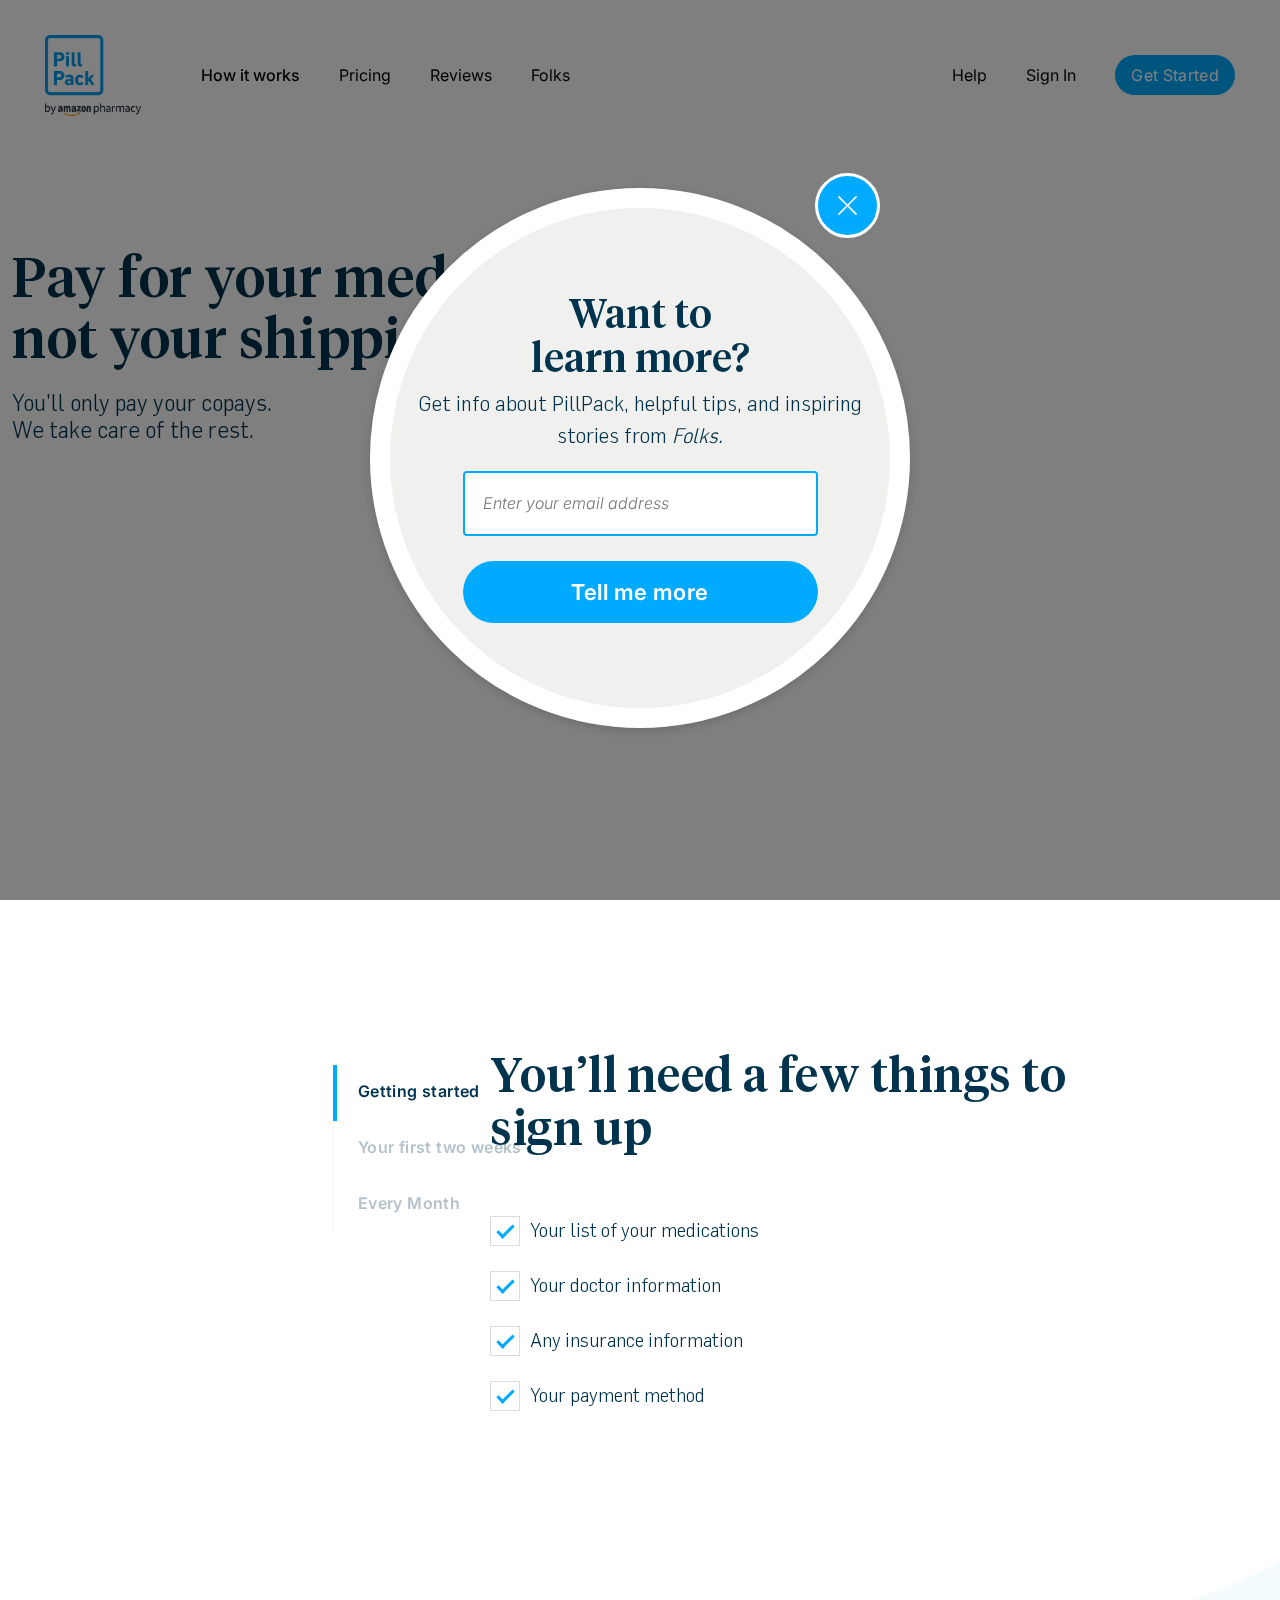
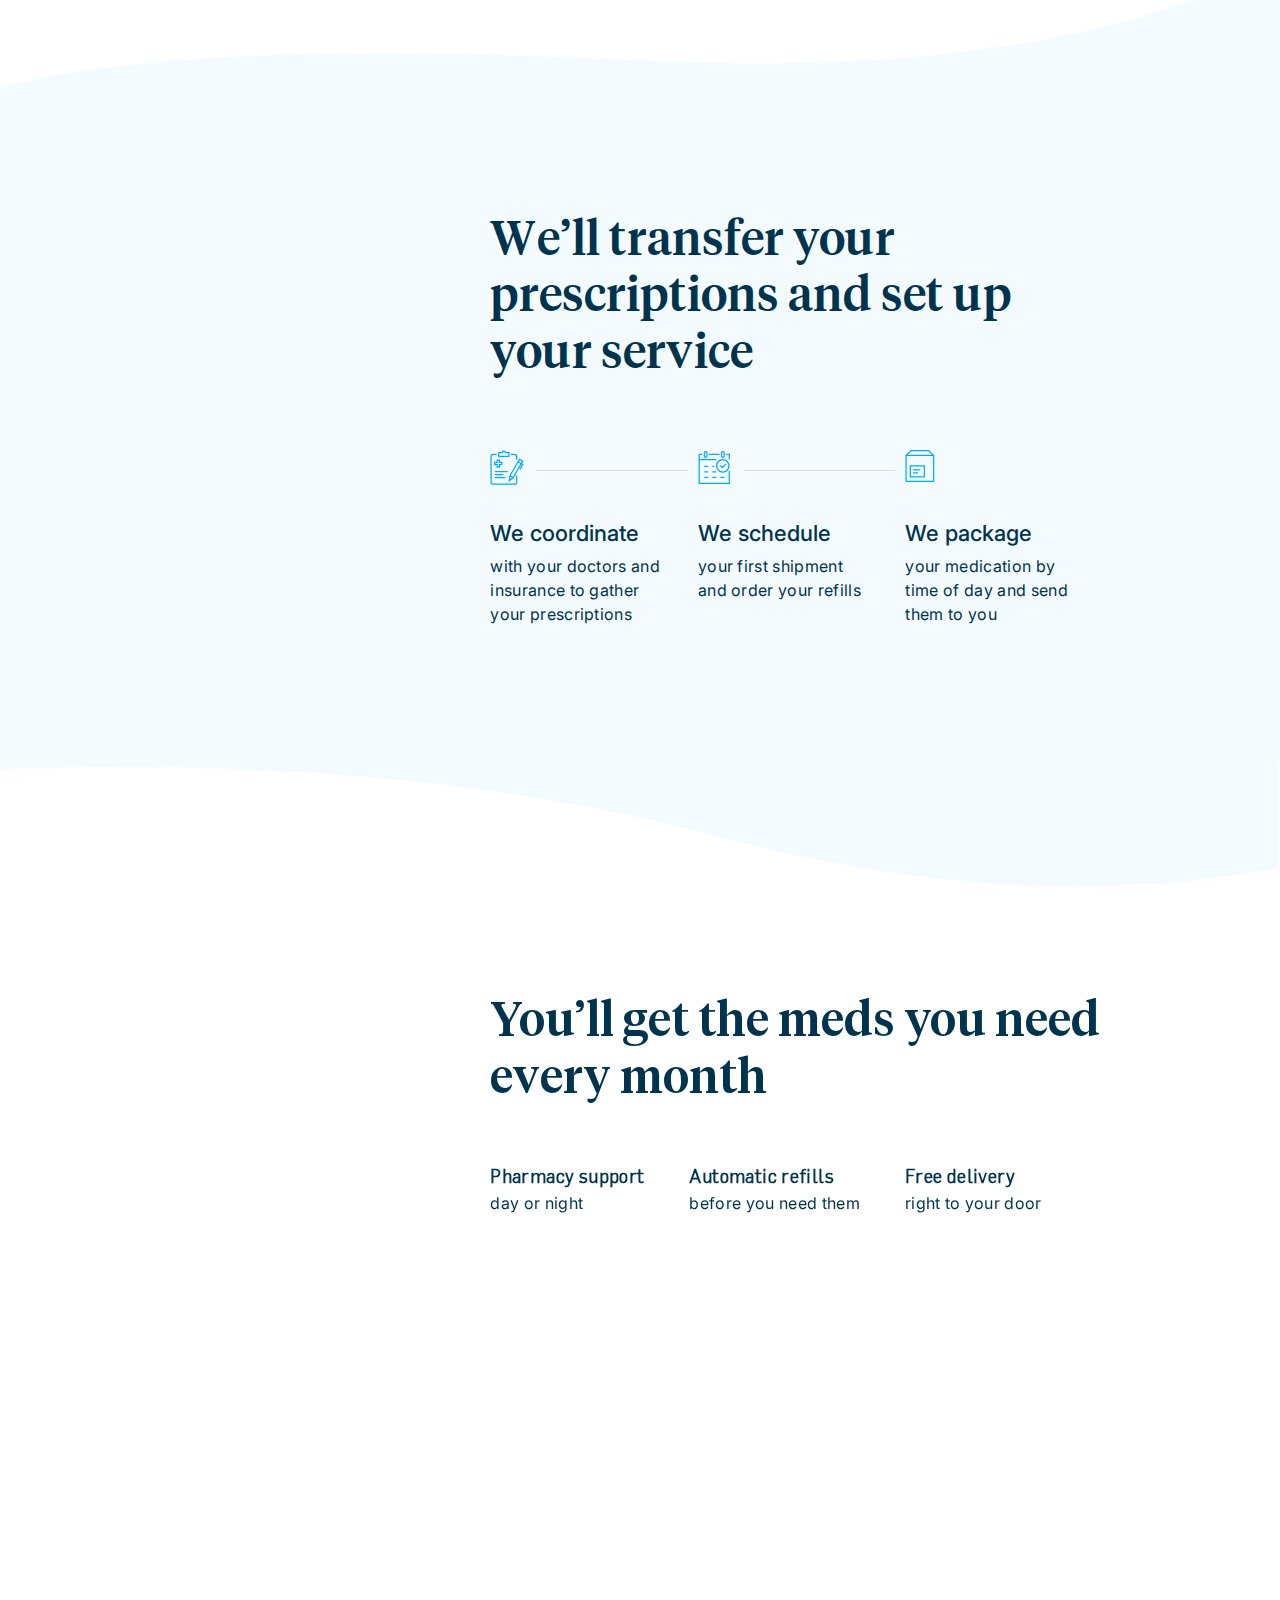
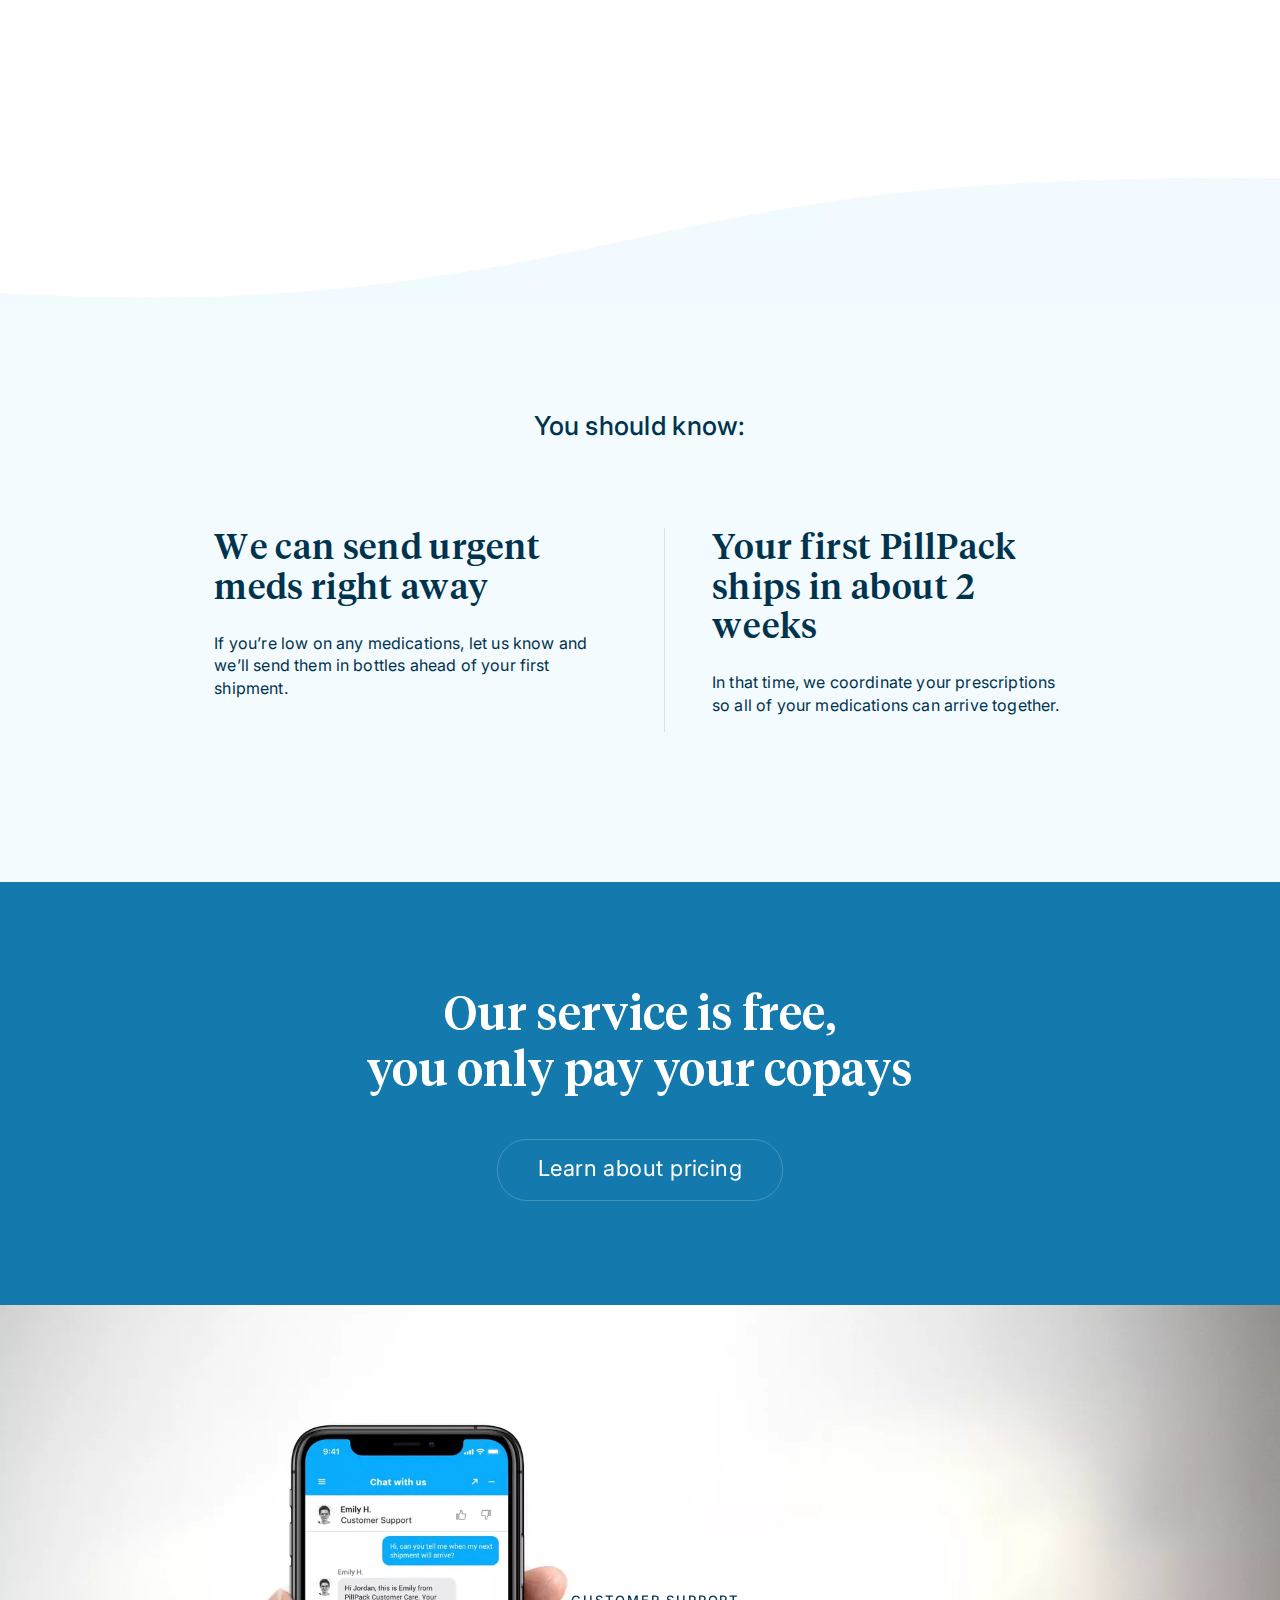
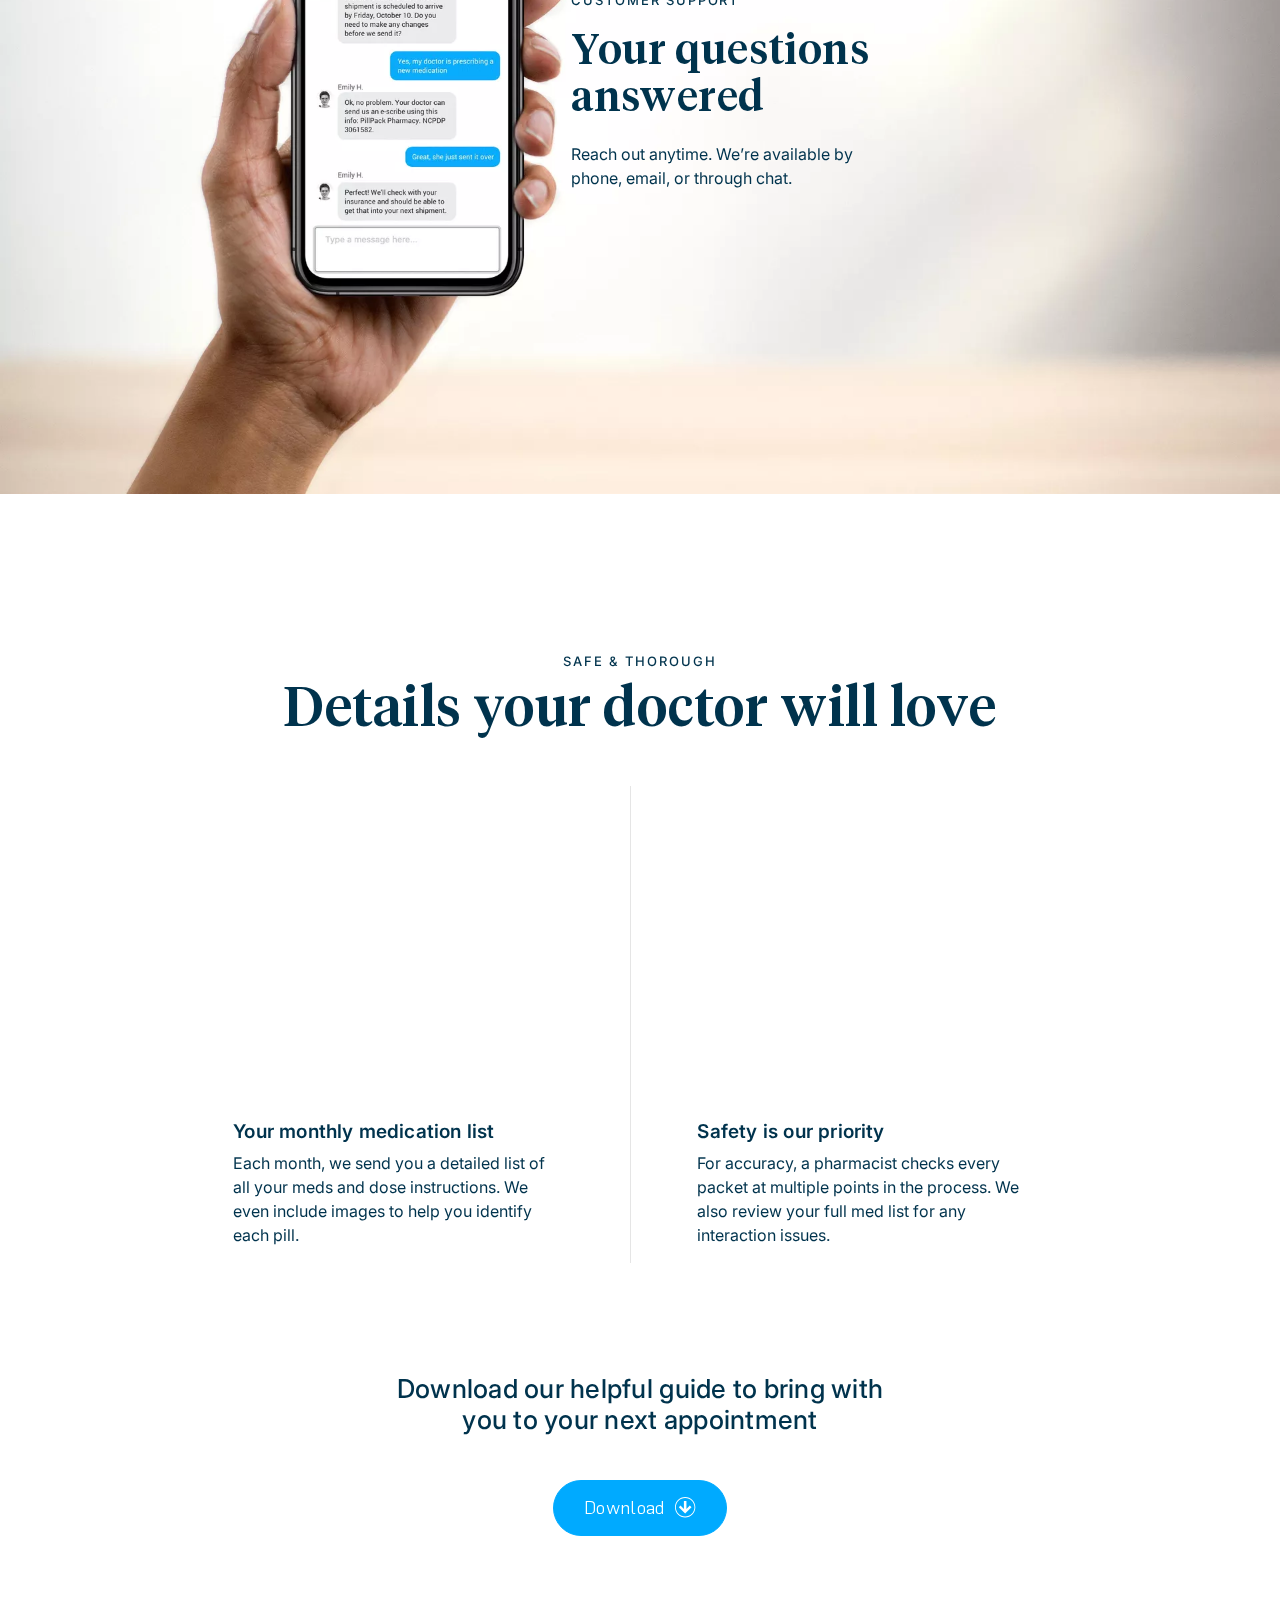
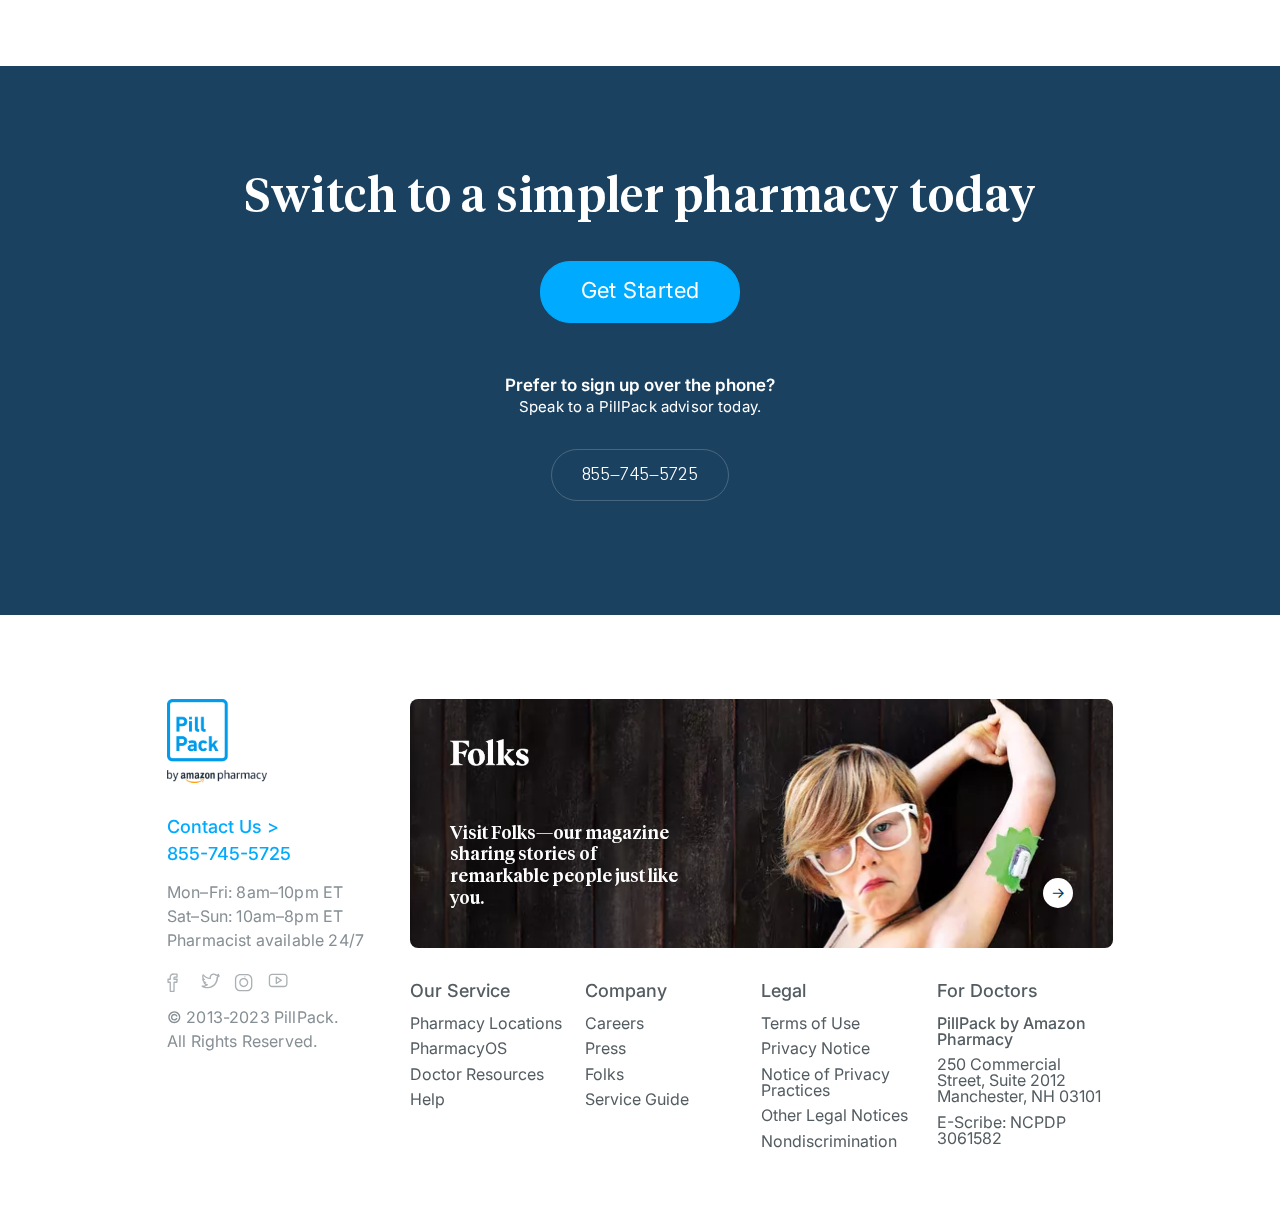
==== index.html @ ab549be7 "up to date" ====
<!doctype html>
<html class="no-js" lang="">
    <head>
        <meta charset="utf-8">
        <meta http-equiv="x-ua-compatible" content="ie=edge">
        <title>Site Title Here</title>
        <meta name="description" content="">
        <meta name="viewport" content="width=device-width, initial-scale=1"> 
		<link rel="shortcut icon" type="image/x-icon" href="#">
        <!-- Place favicon.ico in the root directory -->
        
		<!-- CSS here -->
        <link href="https://unpkg.com/aos@2.3.1/dist/aos.css" rel="stylesheet">
        <link rel="stylesheet" href="assets/css/bootstrap.min.css"> 
        <link rel="stylesheet" href="assets/css/fontawesome.min.css">  
        <link rel="stylesheet" href="assets/css/style.css">
        <link rel="stylesheet" href="assets/css/responsive.css">
    </head>
    <body>


       
    <!-- header-area START -->
    <div class="header-area">
        <div class="container-fluid">
            <div class="row align-items-center">
                <div class="col-lg-6">
                    <div class="header-left">
                        <div class="logo-area">
                            <a href="./"><img src="assets/img/logo.png" alt=""></a>
                        </div>
                        <div class="menu-area">
                            <ul>
                                <li><a href="#" class="active">How it works</a></li>
                                <li><a href="#">Pricing</a></li> 
                                <li><a href="#">Reviews</a></li> 
                                <li><a href="#">Folks</a></li>   
                            </ul>
                        </div>
                    </div>
                </div>
                <div class="col-lg-6 text-right">
                    <ul id="actionMenu">
                        <li><a href="#">Help</a></li>
                        <li><a href="#">Sign In</a></li> 
                        <li><a href="#" class="theme-btn">Get Started</a></li>
                    </ul>
                </div>
                <div class="col-6 d-block d-lg-none text-center">
                    <div class="bar">
                        <a class="bar-icon siteBar-btn" href="#">
                            <span></span>
                        </a>
                    </div>
                </div>
            </div>
        </div>
    </div>
        <!-- mobile-menu START -->
        <div class="mobile-menu">
            <a href="#" class="bars siteBar-btn"><svg class="bi bi-x" width="1em" height="1em" viewBox="0 0 16 16" fill="currentColor" xmlns="http://www.w3.org/2000/svg">
                <path fill-rule="evenodd" d="M11.854 4.146a.5.5 0 010 .708l-7 7a.5.5 0 01-.708-.708l7-7a.5.5 0 01.708 0z" clip-rule="evenodd"/>
                <path fill-rule="evenodd" d="M4.146 4.146a.5.5 0 000 .708l7 7a.5.5 0 00.708-.708l-7-7a.5.5 0 00-.708 0z" clip-rule="evenodd"/>
            </svg></a> 
            <nav> 
                <ul>
                    <li><a href="#">How it works</a></li>
                    <li><a href="#">Pricing</a></li> 
                    <li><a href="#">Reviews</a></li> 
                    <li><a href="#">Folks</a></li>   
                    <li><a href="#">Help</a></li>
                    <li><a href="#">Sign In</a></li> 
                    <li><a href="#" class="theme-btn">Get Started</a></li>
                </ul>
            </nav> 
        </div> 
        <div class="manu-overlay siteBar-btn"></div>
    <!-- header-area END -->


    <!-- Main STARTED -->
    <main>
        
        <!-- Hero-section START -->
        <section class="hero">
            <video autoplay muted="" loop poster="https://www.pillpack.com/images/auto/hero-bg-pricing-poster@2x-1cf93a22c2.jpg" > 
                <source type="video/webm" src="https://www.pillpack.com/videos/bg-pricing/1920x1080/2500k.webm"> 
                <source type="video/mp4" src="https://www.pillpack.com/videos/bg-pricing/1920x1080/4000k.mp4"> 
            </video>
            <div class="container">
                <div class="row">
                    <div class="col-lg-5">
                        <div class="hero-wrp"> 
                            <h4>Pay for your meds, not your shipping</h4>
                            <h5>You'll only pay your copays. <br>
                                We take care of the rest.</h5>
                        </div>
                    </div>
                </div>
            </div>
        </section>
        <!-- Hero-section END -->


        <!-- guid-section START -->
        <section class="guidings" id="first_step">
            <ul class="guid-menu">
                <li class="active"><a href="#first_step">Getting started</a></li>
                <li><a href="#second_step">Your first two weeks</a></li>
                <li><a href="#last_step">Every Month</a></li>
            </ul>
            <div class="first_guid_blk">
                <div class="container">
                    <div class="row">
                        <div class="col-lg-8 offset-lg-4">
                            <div class="guid-blk">
                                <h1>You’ll need a few things to sign up</h1>
                                <ul>
                                    <li><span></span> Your list of your medications</li>
                                    <li><span></span> Your doctor information</li> 
                                    <li><span></span> Any insurance information</li> 
                                    <li><span></span> Your payment method</li>  
                                </ul>
                            </div>
                        </div>
                    </div>
                </div> 
                <div class="rightFixedImg">
                    <img src="assets/img/hw-laptop.webp" alt="" data-aos="fade-left">
                </div>
            </div>
            <div class="second_guid_blk" id="second_step">
                <div class="container">
                    <div class="row">
                        <div class="col-lg-8 offset-lg-4">
                            <div class="guid-blk">
                                <h1>We’ll transfer your prescriptions and set up your service</h1>
                                <div class="steps">
                                    <div class="step">
                                        <svg>
                                            <g xmlns="http://www.w3.org/2000/svg" fill="#0AF" fill-rule="evenodd"><path d="M21.412 5.09h2.984a1.68 1.68 0 0 1 1.679 1.68v2.495a.625.625 0 0 0 1.25 0V6.77a2.932 2.932 0 0 0-2.93-2.93h-2.983a.625.625 0 0 0 0 1.25M26.7 25.56a.625.625 0 0 0-.625.625v5.697a1.68 1.68 0 0 1-1.68 1.68H3.366a1.68 1.68 0 0 1-1.678-1.68V6.77A1.68 1.68 0 0 1 3.366 5.09h2.73a.625.625 0 0 0 0-1.25h-2.73a2.932 2.932 0 0 0-2.93 2.93v25.112a2.932 2.932 0 0 0 2.93 2.93h21.03a2.932 2.932 0 0 0 2.929-2.93v-5.697a.625.625 0 0 0-.625-.625"/><path d="M18.327 5.776H9.434V3.19h3.523v-.625a.924.924 0 0 1 1.847 0v.625h3.523v2.587zm1.25-3.837h-3.615a2.177 2.177 0 0 0-2.08-1.548c-.982 0-1.814.654-2.083 1.548H8.184v5.087h11.393V1.94zM11.203 13.072v1.035H8.795v2.407H7.761v-2.407H5.353v-1.035h2.408v-2.407h1.034v2.407h2.408zM6.511 9.415v2.407H4.103v3.535h2.408v2.407h3.534v-2.407h2.408v-3.535h-2.408V9.415H6.511zM4.728 22.159H17.71v-1.25H4.728zM4.728 25.253h8.693v-1.25H4.728zM4.729 28.347h10.625v-1.25H4.729zM31.038 12.688L28.977 11.5l.768-1.33 2.06 1.19-.767 1.33zM22.892 26.8l-2.061-1.19 7.52-13.028 2.062 1.19-7.521 13.028zm-2.841 2.54l.4-2.506 1.57.907-1.97 1.598zm13.462-18.437l-4.226-2.44-9.852 17.063-1.133 6.843 5.213-4.23 7.974-13.747.439.253-2.476 4.29 1.083.624 3.1-5.37-1.52-.878 1.398-2.408z"/></g>
                                        </svg>
                                        <h4>We coordinate</h4>
                                        <p>with your doctors and insurance to gather your prescriptions</p>
                                    </div>
                                    <div class="step">
                                        <svg> 
                                            <g xmlns="http://www.w3.org/2000/svg" fill="#0AF" fill-rule="evenodd"><path d="M31.321 20.54a.625.625 0 0 0-.625.625V32.79H1.78V10.26h15.96a.626.626 0 0 0 0-1.25H1.778V5.06h1.848a.625.625 0 0 0 0-1.25H.53v30.23h31.417V21.165a.625.625 0 0 0-.625-.625M11.282 5.061h9.668a.625.625 0 1 0 0-1.25h-9.668a.625.625 0 0 0 0 1.25M28.128 4.436c0 .345.28.625.625.625h1.943v3.926a.625.625 0 0 0 1.25 0V3.811h-3.193a.625.625 0 0 0-.625.625"/><path d="M6.916 2.888a.72.72 0 0 1 1.437 0v3.098a.719.719 0 0 1-1.437 0V2.888zm.719 5.066a1.97 1.97 0 0 0 1.969-1.968V2.888A1.972 1.972 0 0 0 7.635.918a1.97 1.97 0 0 0-1.969 1.97v3.098a1.97 1.97 0 0 0 1.969 1.968zM24.123 2.888a.72.72 0 0 1 1.437 0v3.098a.719.719 0 0 1-1.437 0V2.888zm.719 5.066a1.97 1.97 0 0 0 1.969-1.968V2.888a1.972 1.972 0 0 0-1.97-1.97 1.97 1.97 0 0 0-1.968 1.97v3.098a1.97 1.97 0 0 0 1.969 1.968zM6.298 16.98h3.823v-1.25H6.298zM14.326 16.98h1.912v-1.25h-1.912zM6.298 22.511h3.823v-1.25H6.298zM14.326 22.511h3.824v-1.25h-3.824zM6.298 28.041h3.823v-1.25H6.298zM14.326 28.041h3.824v-1.25h-3.824zM22.355 28.041h3.824v-1.25h-3.824zM24.311 16.62l-1.632-1.631-.884.883 2.516 2.517 3.834-3.834-.884-.885z"/><path d="M24.786 21.4a5.575 5.575 0 0 1-5.57-5.57 5.575 5.575 0 0 1 5.57-5.57 5.575 5.575 0 0 1 5.569 5.57 5.575 5.575 0 0 1-5.57 5.57m6.82-5.57c0-3.76-3.06-6.82-6.82-6.82-3.76 0-6.818 3.06-6.818 6.82a6.827 6.827 0 0 0 6.819 6.82c3.76 0 6.819-3.06 6.819-6.82"/></g>
                                        </svg>
                                        <h4>We schedule</h4>
                                        <p>your first shipment and order your refills</p>
                                    </div>
                                    <div class="step">
                                        <svg> 
                                            <g xmlns="http://www.w3.org/2000/svg" fill="#0AF" fill-rule="evenodd"><path d="M1.697 30.79h26.362V5.981H1.697V30.79zM6.421 1.353h16.914l3.729 3.378H2.692l3.729-3.378zm22.858 3.853c-.009-.034-.011-.07-.026-.103-.013-.029-.036-.053-.054-.081-.027-.041-.051-.083-.087-.117-.004-.004-.005-.008-.008-.012L23.817.103H5.939L.653 4.893l-.009.012c-.036.034-.06.076-.086.117-.018.028-.042.052-.055.081-.014.033-.017.069-.025.103-.012.045-.026.089-.028.135 0 .006-.003.009-.003.015V32.04h28.862V5.356c0-.006-.003-.009-.003-.015-.001-.046-.016-.09-.027-.135z"/><path d="M5.939 26.151h12.77V16.38H5.939v9.771zm-1.25 1.251h15.27V15.131H4.689v12.271z"/><path d="M8.082 20.6h7.263v-1.25H8.082zM8.082 23.412h4.93v-1.25h-4.93z"/></g>
                                        </svg>
                                        <h4>We package</h4>
                                        <p>your medication by time of day and send them to you</p>
                                    </div>
                                </div>
                            </div>
                        </div>
                    </div>
                </div>
            </div>
            <div class="last_guid_blk" id="last_step">
                <div class="container">
                    <div class="row">
                        <div class="col-lg-8 offset-lg-4">
                            <div class="guid-blk">
                                <h1>You’ll get the meds you need every month</h1>
                                <div class="fsteps">
                                    <div class="fstep">
                                        <h4>Pharmacy support </h4>
                                        <p>day or night</p>
                                    </div>
                                    <div class="fstep">
                                        <h4>Automatic refills</h4>
                                        <p>before you need them</p>
                                    </div>
                                    <div class="fstep">
                                        <h4>Free delivery </h4>
                                        <p>right to your door</p>
                                    </div>
                                </div>
                            </div>
                        </div> 
                    </div>
                    
                </div>
            </div>
            <div class="invc">
                <img src="assets/img/hw-knolled.webp" alt="" data-aos="fade-up">
            </div>
        </section>
        <!-- guid-section END -->



        <!-- shoud-know-section START -->
        <section class="you-should-know">
            <div class="container">
                <div class="row">
                    <div class="col-lg-12">
                        <div class="title">
                            <h3>You should know:</h3>

                        </div>
                    </div>
                    <div class="col-lg-12">
                        <div class="ys-blks"> 
                            <div class="ys-blk">
                                <h3>We can send urgent meds right away</h3>
                                <p>If you’re low on any medications, let us know and we’ll send them in bottles ahead of your first shipment.</p>
                            </div> 
                            <div class="ys-blk">
                                <h3>Your first PillPack ships in about 2 weeks</h3>
                                <p>In that time, we coordinate your prescriptions so all of your medications can arrive together.</p>
                            </div>
                        </div>
                    </div>
                </div>
            </div>
        </section>
        <!-- shoud-know-section END -->


        <!-- pricing-direction-section START -->
        <section class="pricing-direction">
            <div class="container">
                <div class="row">
                    <div class="col-lg-8 offset-lg-2 text-center">
                        <div class="pd-wrp">
                            <h1>Our service is free, <span></span>
                                you only pay your copays</h1>
                            <a href="#" class="theme-btn trans-btn">Learn about pricing</a>
                        </div>
                    </div>
                </div>
            </div>
        </section>
        <!-- pricing-direction-section END -->


        <!-- support-example-section START -->
        <section class="support-example">
            <div class="container">
                <div class="row">
                    <div class="col-lg-4 offset-lg-5">
                        <div class="support-example-wrp">
                            <h5>CUSTOMER SUPPORT</h5>
                            <h1>Your questions answered</h1>
                            <p>Reach out anytime. We’re available by phone, email, or through chat.</p>
                        </div>
                    </div>
                </div>
            </div>
        </section>
        <!-- support-example-section END -->


        <!-- doctor-details-section START -->
        <section class="doctor-details">
            <div class="container">
                <div class="row">
                    <div class="col-lg-12">
                        <div class="section-title">
                            <h5>SAFE & THOROUGH</h5>
                            <h1>Details your doctor will love</h1>
                        </div>
                    </div>
                    <div class="col-lg-12">
                        <div class="dt-wrp">
                            <div class="dt-blk">
                                <img src="assets/img/hw-doctor.webp" alt="" data-aos="fade-right">
                                <h4>Your monthly medication list</h4>
                                <p>Each month, we send you a detailed list of all your meds and dose instructions. We even include images to help you identify each pill.</p>
                            </div>
                            <div class="dt-blk">
                                <div data-aos="fade-right" data-aos-delay="250">
                                    <img src="assets/img/hw-doctor-2.webp" alt="">
                                </div>
                                <h4>Safety is our priority</h4>
                                <p>For accuracy, a pharmacist checks every packet at multiple points in the process. We also review your full med list for any interaction issues.</p>
                            </div>
                        </div>
                    </div>
                    <div class="col-lg-12">
                        <div class="download-wrp">
                            <h3>Download our helpful guide to bring with you to your next appointment</h3>
                            <a href="#" class="theme-btn">Download 
                                <svg>
                                    <path d="M41.2 20.5h10.6v33.6L65.9 40l7 7-26.4 26.4L20.1 47l7-7 14.1 14.1z"/>
                                    <path d="M46.5 89.4c-23.4 0-42.4-19-42.4-42.4s19-42.4 42.4-42.4 42.4 19 42.4 42.4-19 42.4-42.4 42.4zm0-81.2C25.1 8.2 7.7 25.6 7.7 47s17.4 38.8 38.8 38.8S85.3 68.4 85.3 47 67.9 8.2 46.5 8.2z"/> 
                                </svg>
                            </a>
                        </div>
                    </div>
                </div>
            </div>
        </section>
        <!-- doctor-details-section END -->


        <!-- cta-section START -->
        <section class="cta">
            <div class="container">
                <div class="row">
                    <div class="col-lg-12">
                        <div class="cta-wrp">
                            <h1>Switch to a simpler pharmacy today</h1>
                            <a href="#" class="theme-btn">Get Started</a>
                            <b>Prefer to sign up over the phone?</b>
                            <p>Speak to a PillPack advisor today.</p>
                            <a href="#" class="theme-btn trans-btn">855–745–5725</a>
                        </div>
                    </div>
                </div>
            </div>
        </section>
        <!-- cta-section END -->

    </main>
    <!-- Main END -->

        <!-- Footer-section START -->
        <footer>
            <div class="container">
                <div class="row">
                    <div class="col-lg-3">
                        <div class="footer-widget">
                            <a href="#" class="logo"><img src="assets/img/logo.png" alt=""></a>
                            <div class="contacts">
                                <a href="#">Contact Us ></a>
                                <a href="tel:855-745-5725">855-745-5725</a>
                                <p>Mon–Fri: 8am–10pm ET <br>
                                    Sat–Sun: 10am–8pm ET<br>
                                    Pharmacist available 24/7</p>
                                <ul class="social">
                                    <li><a href="#"><svg><path d="M5.4 14.6H2.5c-.3 0-.5-.2-.5-.5V7.6H.8c-.3 0-.5-.2-.5-.5V4.8c0-.3.2-.5.5-.5H2v-.7-.5c0-.9.4-1.6 1-2.1S4.4.2 5.2.3h2.5c.3 0 .5.2.5.5v2.3c0 .3-.2.5-.5.5H6l-.1.1v.6h1.9c.1 0 .3.1.4.2.1.1.1.2.1.4l-.2 2.3c0 .3-.2.4-.5.4H5.9v6.5c0 .3-.2.5-.5.5zm-2.4-1h1.9V7.1c0-.3.2-.5.5-.5h1.7l.1-1.3H5.4c-.3 0-.5-.2-.5-.5V3.7c0-.2 0-.5.2-.7.2-.2.4-.4.7-.4h1.4V1.3h-2c-.6 0-1.1.1-1.5.5-.4.3-.7.8-.7 1.3V4.8c0 .3-.2.5-.5.5H1.3v1.3h1.2c.3 0 .5.2.5.5v6.5z"/></svg></a></li>
                                    <li><a href="#"><svg><path xmlns="http://www.w3.org/2000/svg" d="M4.9 11.8c-1.5 0-3-.4-4.3-1.3-.2-.1-.3-.4-.2-.6s.3-.4.5-.3c.9.1 1.8 0 2.6-.4-.8-.4-1.4-1-1.7-1.9 0-.1 0-.3.1-.4-.6-.6-1-1.4-1-2.3 0-.2.1-.3.3-.4-.2-.5-.3-1-.3-1.5 0-.6.1-1.1.4-1.6 0-.1.2-.2.4-.2.1 0 .3.1.4.2 1.1 1.4 2.7 2.3 4.5 2.5 0-.9.3-1.8 1-2.4C8.2.6 9 .4 9.9.4c.7 0 1.4.3 2 .8.4-.1.9-.3 1.3-.5.2-.1.4-.1.6 0 .2.1.2.3.2.5l-.1.2c0 .1-.1.3-.1.4.2-.1.5-.1.6.1.1.2.1.5 0 .6-.4.4-.8.8-1.3 1.1v.1c0 1.5-.4 3-1.3 4.3-1.2 1.8-2.9 3.1-5 3.5-.8.2-1.3.3-1.9.3zm-2.1-1.3c1.1.4 2.4.4 3.6.1 1.8-.4 3.4-1.5 4.4-3.1.7-1.1 1.1-2.4 1.1-3.8v-.3c0-.2.1-.3.3-.4.1-.1.2-.1.4-.2-.1 0-.1 0-.2-.1-.2-.1-.3-.2-.3-.4v-.1c-.1 0-.2.1-.3.1-.2 0-.4 0-.5-.2-.4-.4-.9-.7-1.5-.7s-1.1.2-1.5.5c-.5.4-.7 1-.7 1.7 0 .2 0 .4.1.5 0 .2 0 .3-.1.4-.2.1-.3.2-.5.2-2-.1-3.8-.9-5.2-2.3v.4c0 .7.4 1.4.9 1.8.2 0 .3.3.2.5-.1.2-.3.4-.5.3-.2 0-.3 0-.4-.1.2.7.8 1.2 1.5 1.4.2 0 .4.2.4.4s-.2.4-.4.5c-.1 0-.3.1-.4.1.4.5 1 .8 1.6.8.2 0 .4.1.5.3.1.2 0 .4-.2.6-.7.5-1.4.9-2.3 1.1z"/></svg></a></li>
                                    <li><a href="#"><svg><path d="M7.4 10.9C5.5 10.9 4 9.3 4 7.4s1.6-3.5 3.5-3.5S11 5.5 11 7.4c-.1 1.9-1.6 3.5-3.6 3.5zm0-6C6.1 4.9 5 6 5 7.4s1.1 2.5 2.5 2.5S10 8.8 10 7.4 8.8 4.9 7.4 4.9z"/><circle cx="10.9" cy="3.8" r=".6"/><path d="M10.1 14.1H4.8C2.5 14.1.7 12.3.7 10V4.8C.7 2.5 2.5.7 4.8.7H10c2.3 0 4.1 1.8 4.1 4.1V10c.1 2.3-1.8 4.1-4 4.1zM4.8 1.7c-1.7 0-3.1 1.4-3.1 3.1V10c0 1.7 1.4 3.1 3.1 3.1H10c1.7 0 3.1-1.4 3.1-3.1V4.8c0-1.7-1.4-3.1-3.1-3.1H4.8z"/></svg></a></li>
                                    <li><a href="#"><svg><path xmlns="http://www.w3.org/2000/svg" d="M12.5 10.9H3.1C1.7 10.9.6 9.8.6 8.4V3.1C.6 1.7 1.7.6 3.1.6h9.4C13.9.6 15 1.7 15 3.1v5.3c0 1.4-1.1 2.5-2.5 2.5zM3.1 1.6c-.8 0-1.5.7-1.5 1.5v5.3c0 .8.7 1.5 1.5 1.5h9.4c.8 0 1.5-.7 1.5-1.5V3.1c0-.8-.7-1.5-1.5-1.5H3.1zm3.3 7c-.1 0-.2 0-.2-.1-.2-.1-.3-.2-.3-.4v-5c0-.2.1-.4.3-.4.2-.1.4-.1.5 0l3.9 2.5c.1.1.2.3.2.4s-.1.3-.2.4l-4 2.5c0 .1-.1.1-.2.1zM6.9 4v3.2l2.5-1.6L6.9 4z"/></svg></a></li>
                                </ul>
                                <p class="cprt">© 2013-2023 PillPack. <br>
                                    All Rights Reserved.</p>
                            </div>
                        </div>
                    </div>
                    <div class="col-lg-9">
                        <div class="footer-widget">
                            <div class="ftg-top">
                                <a href="#">
                                    <img src="assets/img/folks-logo.png" alt="">
                                    <span>Visit Folks—our magazine sharing stories of remarkable people just like you.</span>
                                </a>
                            </div>
                            <div class="ftg-links">
                                <ul>
                                    <h5>Our Service</h5>
                                    <li><a href="#">Pharmacy Locations</a></li>
                                    <li><a href="#">PharmacyOS</a></li>
                                    <li><a href="#">Doctor Resources</a></li>
                                    <li><a href="#">Help</a></li> 
                                </ul>
                                <ul>
                                    <h5>Company</h5>
                                    <li><a href="#">Careers</a></li>
                                    <li><a href="#">Press</a></li>
                                    <li><a href="#">Folks</a></li>
                                    <li><a href="#">Service Guide</a></li> 
                                </ul>
                                <ul>
                                    <h5>Legal</h5>
                                    <li><a href="#">Terms of Use</a></li>
                                    <li><a href="#">Privacy Notice</a></li>
                                    <li><a href="#">Notice of Privacy Practices</a></li>
                                    <li><a href="#">Other Legal Notices</a></li> 
                                    <li><a href="#">Nondiscrimination</a></li> 
                                </ul>
                                <ul>
                                    <h5>For Doctors</h5>
                                    <li><b>PillPack by Amazon Pharmacy</b></li>
                                    <li>250 Commercial Street, Suite 2012 <br>Manchester, NH 03101</li>
                                    <li>E-Scribe: NCPDP 3061582</li> 
                                </ul>
                            </div>
                        </div>
                    </div>
                </div>
            </div>
        </footer>
        <!-- Footer-section END -->

 
 
  <!-- Modal -->
  <div class="modal fade" id="exampleModal" tabindex="-1" aria-labelledby="exampleModalLabel" aria-hidden="true">
    <div class="modal-dialog modal-dialog-centered">
      <div class="modal-content">
        <button type="button" class="btn-close" data-bs-dismiss="modal" aria-label="Close"><svg xmlns="http://www.w3.org/2000/svg" width="16" height="16" fill="currentColor" class="bi bi-x-lg" viewBox="0 0 16 16">
            <path d="M2.146 2.854a.5.5 0 1 1 .708-.708L8 7.293l5.146-5.147a.5.5 0 0 1 .708.708L8.707 8l5.147 5.146a.5.5 0 0 1-.708.708L8 8.707l-5.146 5.147a.5.5 0 0 1-.708-.708L7.293 8z"/>
          </svg></button>
        <div class="modal-body">
            <div> 
                <h2>Want to learn more?</h2>
                <p>Get info about PillPack, helpful tips, and inspiring stories from <i>Folks.</i></p>
                <form action="#">
                    <input type="text" placeholder="Enter your email address" name="" id="">
                    <button type="button" class="theme-btn">Tell me more</button>
                </form>
            </div>
        </div> 
      </div>
    </div>
  </div>






 


    
		<!-- JS here --> 
        <script src="assets/js/jquery-3.4.1.min.js"></script>
        <script src="assets/js/bootstrap.bundle.min.js"></script> 
        <script src="https://unpkg.com/aos@2.3.1/dist/aos.js"></script>
        <script src="assets/js/jquery.magnific-popup.min.js"></script> 
        <script src="assets/js/plugins.js"></script>   
        <script src="assets/js/main.js"></script> 
    </body>
</html>
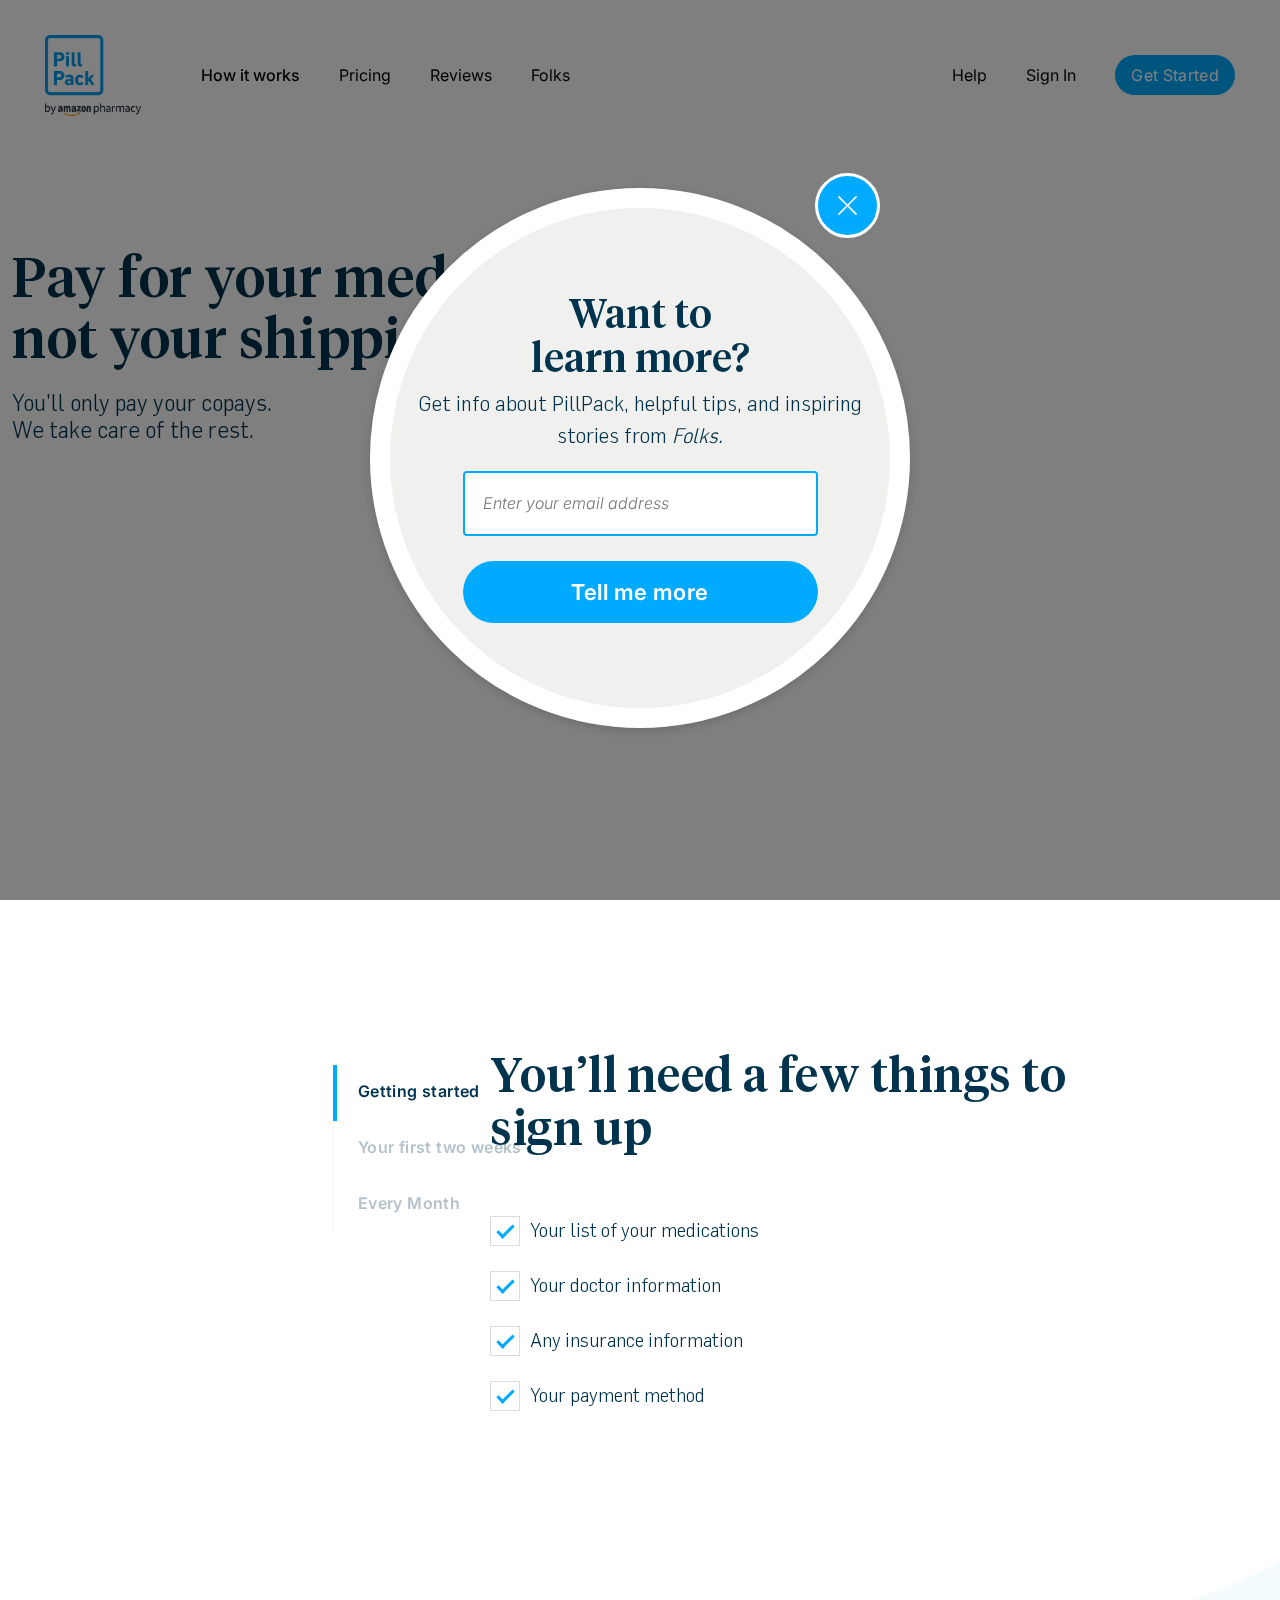
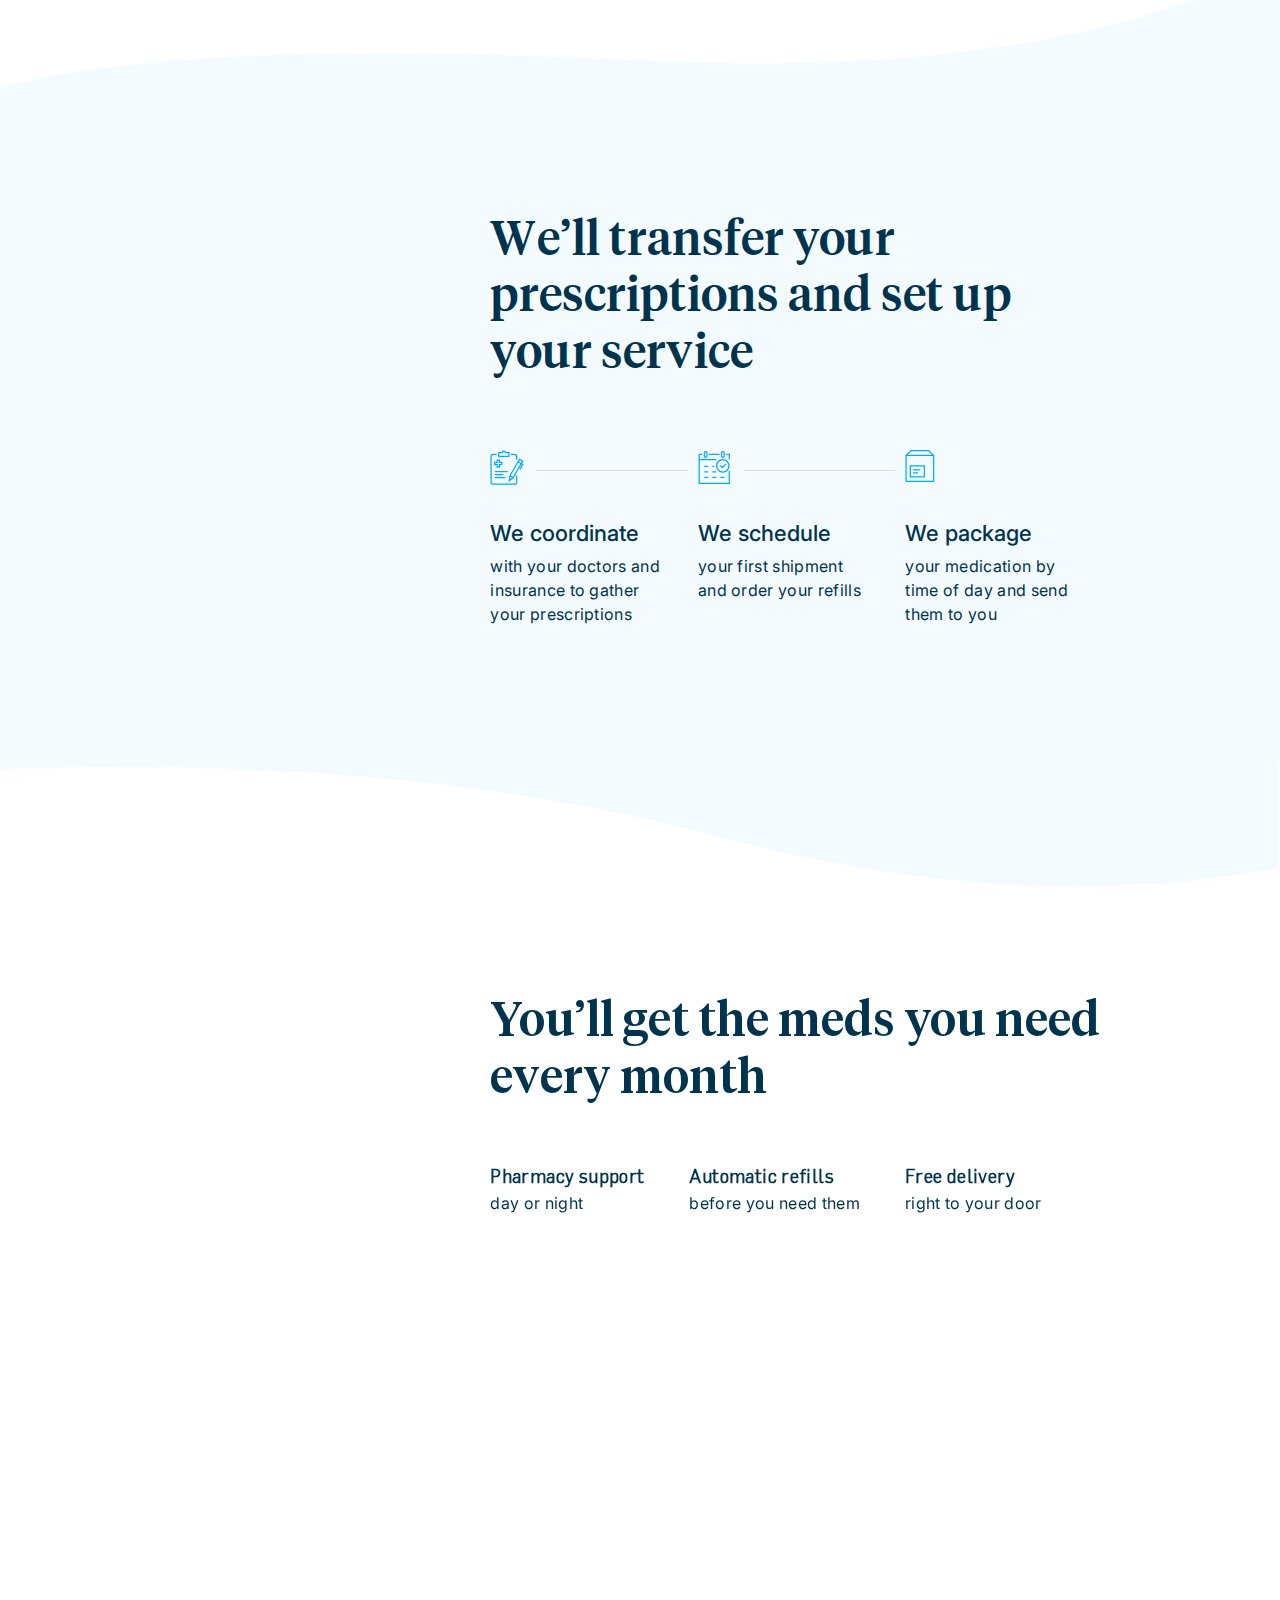
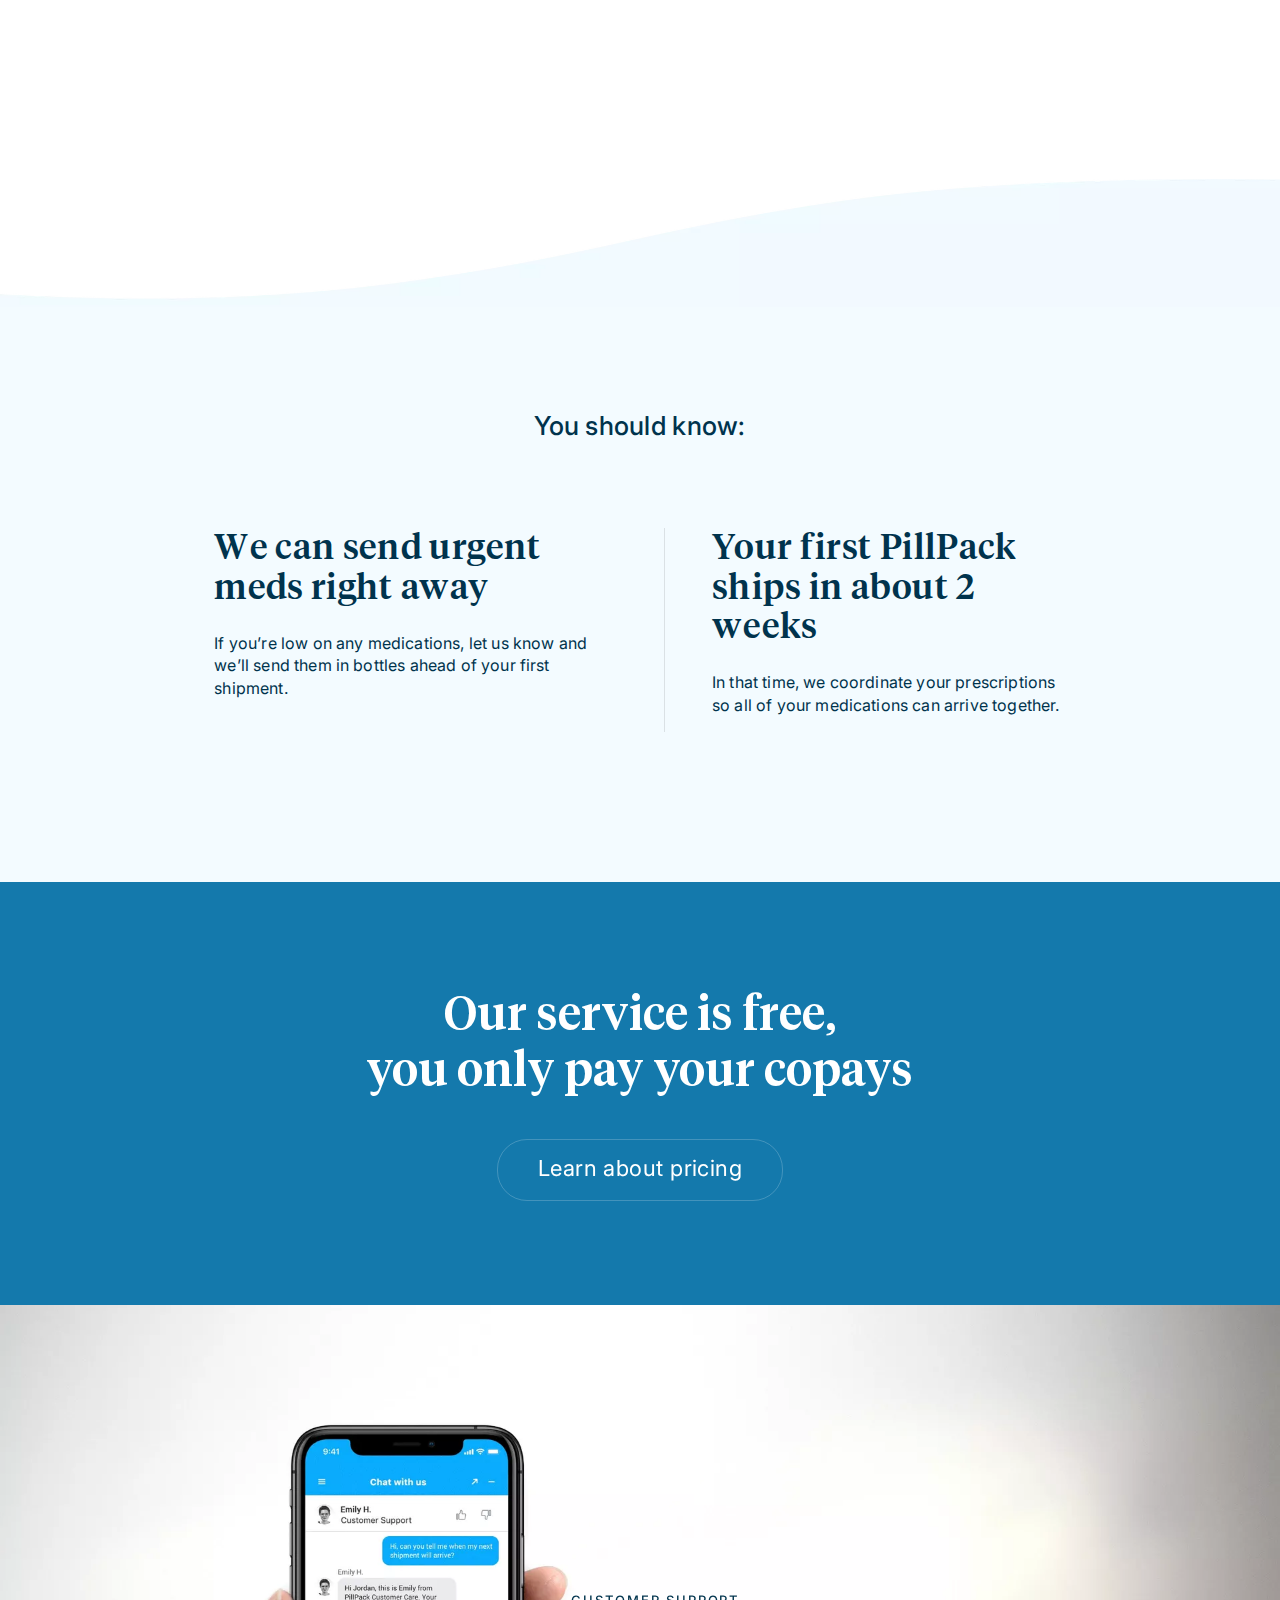
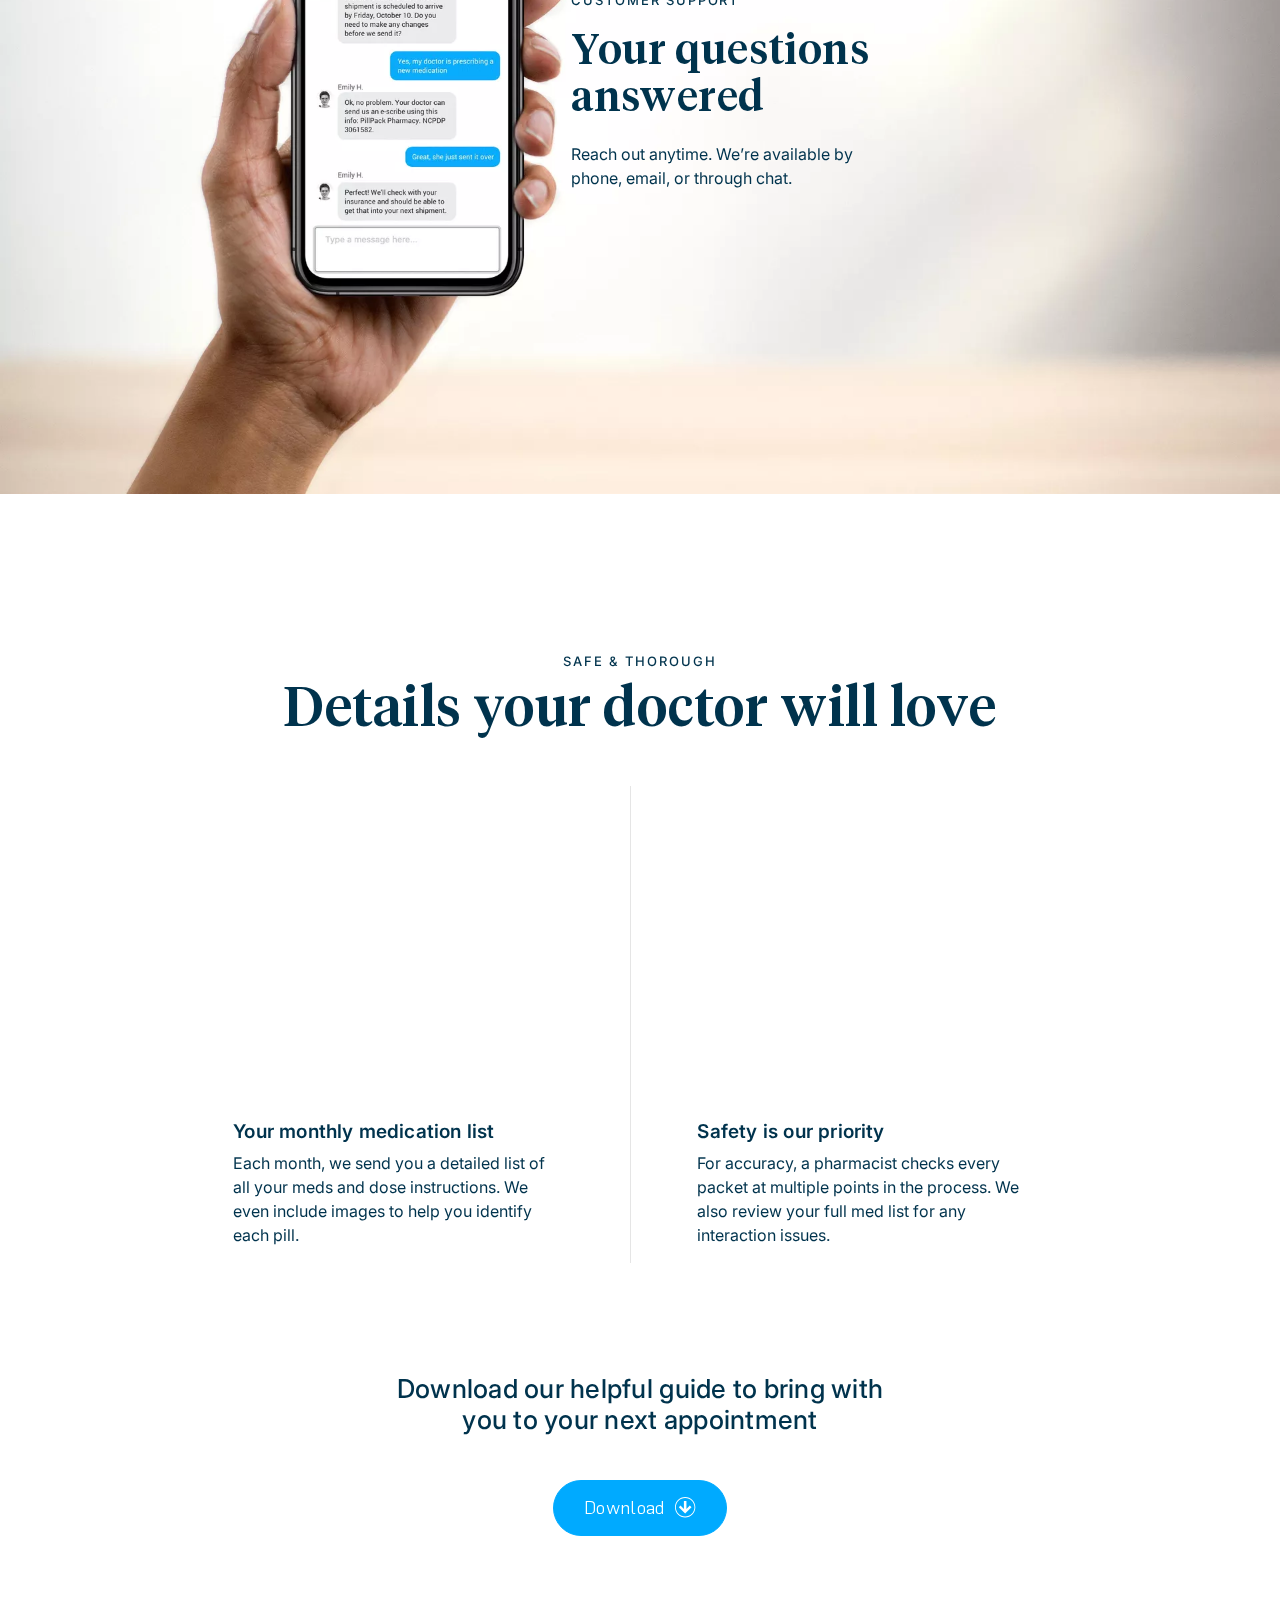
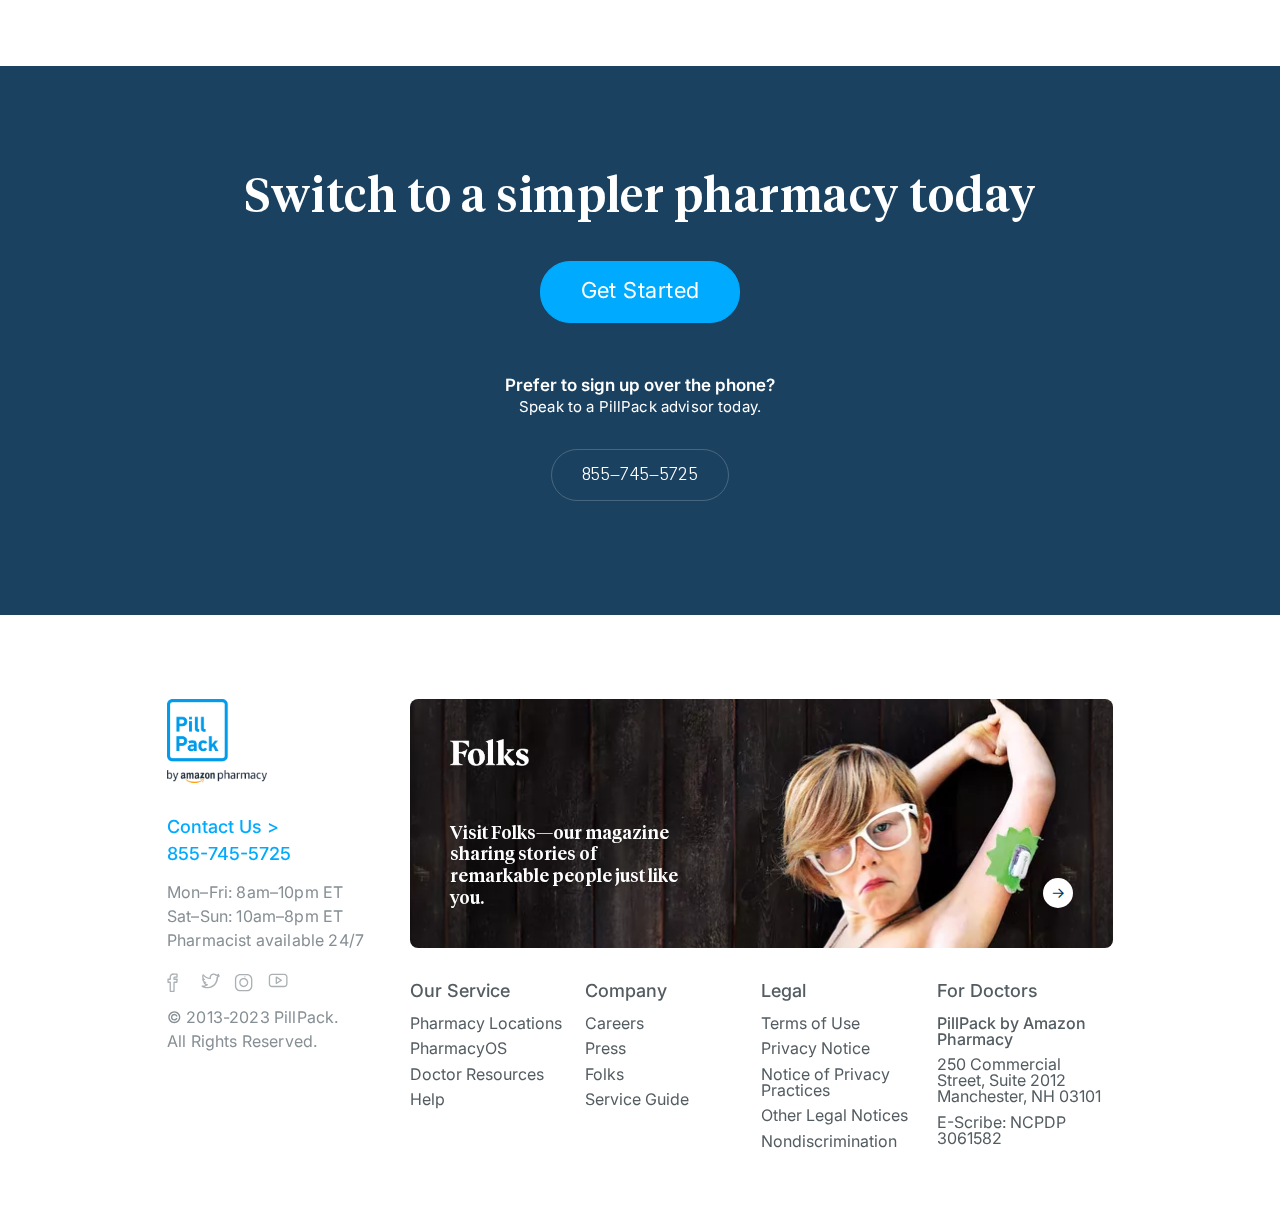
==== commit 55c5c1e4: "responsive done" ====
--- a/index.html
+++ b/index.html
@@ -24,33 +24,39 @@
     <div class="header-area">
         <div class="container-fluid">
             <div class="row align-items-center">
-                <div class="col-lg-6">
-                    <div class="header-left">
-                        <div class="logo-area">
-                            <a href="./"><img src="assets/img/logo.png" alt=""></a>
-                        </div>
-                        <div class="menu-area">
-                            <ul>
-                                <li><a href="#" class="active">How it works</a></li>
-                                <li><a href="#">Pricing</a></li> 
-                                <li><a href="#">Reviews</a></li> 
-                                <li><a href="#">Folks</a></li>   
-                            </ul>
-                        </div>
-                    </div>
-                </div>
-                <div class="col-lg-6 text-right">
-                    <ul id="actionMenu">
-                        <li><a href="#">Help</a></li>
-                        <li><a href="#">Sign In</a></li> 
-                        <li><a href="#" class="theme-btn">Get Started</a></li>
-                    </ul>
-                </div>
-                <div class="col-6 d-block d-lg-none text-center">
-                    <div class="bar">
-                        <a class="bar-icon siteBar-btn" href="#">
-                            <span></span>
-                        </a>
+                <div class="col-lg-12">
+                    <div class="header_all_contents"> 
+                        <div class="header-left">
+                            <div class="logo-area">
+                                <a href="./"><img src="assets/img/logo.png" alt=""></a>
+                            </div>
+                            <div class="menu-area">
+                                <ul>
+                                    <li><a href="#" class="active">How it works</a></li>
+                                    <li><a href="#">Pricing</a></li> 
+                                    <li><a href="#">Reviews</a></li> 
+                                    <li><a href="#">Folks</a></li>   
+                                </ul>
+                            </div>
+                        </div>
+                        <ul id="actionMenu">
+                            <li><a href="#">Help</a></li>
+                            <li><a href="#">Sign In</a></li> 
+                            <li>
+                                <a href="#" class="theme-btn">Get Started</a>
+                                <div class="bar d-block d-md-none">
+                                    <a class="bar-icon siteBar-btn" href="javascript:void(0)">
+                                        menu
+                                    </a>
+                                </div>
+                            </li>
+                        </ul>
+                    </div> 
+                </div> 
+                <div class="col-lg-12 d-block d-md-none">
+                    <div class="inMobile">
+                        <a href="./" class="theLogo"><img src="assets/img/logo.png" alt=""></a>
+                        <a href="#" class="theme-btn">Get Started</a>
                     </div>
                 </div>
             </div>
@@ -64,26 +70,37 @@
             </svg></a> 
             <nav> 
                 <ul>
+                    <li><a href="#">Home</a></li>
                     <li><a href="#">How it works</a></li>
                     <li><a href="#">Pricing</a></li> 
                     <li><a href="#">Reviews</a></li> 
-                    <li><a href="#">Folks</a></li>   
-                    <li><a href="#">Help</a></li>
-                    <li><a href="#">Sign In</a></li> 
-                    <li><a href="#" class="theme-btn">Get Started</a></li>
+                    <li><a href="#">Folks</a></li>
                 </ul>
             </nav> 
         </div> 
         <div class="manu-overlay siteBar-btn"></div>
     <!-- header-area END -->
 
+    <!-- mobile_sticky bottom START -->
+    <div class="mobile-sticky-bottom d-flex d-md-none">
+        <a href="#" class="theme-btn">Get Started</a>
+        <a href="#" class="theme-btn trans-btn">855-745-5725</a>
+    </div>
+    <!-- mobile_sticky bottom END -->
+
+
+
+
+
+
+
 
     <!-- Main STARTED -->
     <main>
         
         <!-- Hero-section START -->
         <section class="hero">
-            <video autoplay muted="" loop poster="https://www.pillpack.com/images/auto/hero-bg-pricing-poster@2x-1cf93a22c2.jpg" > 
+            <video autoplay muted="" poster="https://www.pillpack.com/images/auto/hero-bg-pricing-poster@2x-1cf93a22c2.jpg" > 
                 <source type="video/webm" src="https://www.pillpack.com/videos/bg-pricing/1920x1080/2500k.webm"> 
                 <source type="video/mp4" src="https://www.pillpack.com/videos/bg-pricing/1920x1080/4000k.mp4"> 
             </video>
@@ -112,7 +129,7 @@
             <div class="first_guid_blk">
                 <div class="container">
                     <div class="row">
-                        <div class="col-lg-8 offset-lg-4">
+                        <div class="col-md-8 offset-md-4">
                             <div class="guid-blk">
                                 <h1>You’ll need a few things to sign up</h1>
                                 <ul>
@@ -132,7 +149,7 @@
             <div class="second_guid_blk" id="second_step">
                 <div class="container">
                     <div class="row">
-                        <div class="col-lg-8 offset-lg-4">
+                        <div class="col-md-8 offset-md-4">
                             <div class="guid-blk">
                                 <h1>We’ll transfer your prescriptions and set up your service</h1>
                                 <div class="steps">
@@ -140,22 +157,28 @@
                                         <svg>
                                             <g xmlns="http://www.w3.org/2000/svg" fill="#0AF" fill-rule="evenodd"><path d="M21.412 5.09h2.984a1.68 1.68 0 0 1 1.679 1.68v2.495a.625.625 0 0 0 1.25 0V6.77a2.932 2.932 0 0 0-2.93-2.93h-2.983a.625.625 0 0 0 0 1.25M26.7 25.56a.625.625 0 0 0-.625.625v5.697a1.68 1.68 0 0 1-1.68 1.68H3.366a1.68 1.68 0 0 1-1.678-1.68V6.77A1.68 1.68 0 0 1 3.366 5.09h2.73a.625.625 0 0 0 0-1.25h-2.73a2.932 2.932 0 0 0-2.93 2.93v25.112a2.932 2.932 0 0 0 2.93 2.93h21.03a2.932 2.932 0 0 0 2.929-2.93v-5.697a.625.625 0 0 0-.625-.625"/><path d="M18.327 5.776H9.434V3.19h3.523v-.625a.924.924 0 0 1 1.847 0v.625h3.523v2.587zm1.25-3.837h-3.615a2.177 2.177 0 0 0-2.08-1.548c-.982 0-1.814.654-2.083 1.548H8.184v5.087h11.393V1.94zM11.203 13.072v1.035H8.795v2.407H7.761v-2.407H5.353v-1.035h2.408v-2.407h1.034v2.407h2.408zM6.511 9.415v2.407H4.103v3.535h2.408v2.407h3.534v-2.407h2.408v-3.535h-2.408V9.415H6.511zM4.728 22.159H17.71v-1.25H4.728zM4.728 25.253h8.693v-1.25H4.728zM4.729 28.347h10.625v-1.25H4.729zM31.038 12.688L28.977 11.5l.768-1.33 2.06 1.19-.767 1.33zM22.892 26.8l-2.061-1.19 7.52-13.028 2.062 1.19-7.521 13.028zm-2.841 2.54l.4-2.506 1.57.907-1.97 1.598zm13.462-18.437l-4.226-2.44-9.852 17.063-1.133 6.843 5.213-4.23 7.974-13.747.439.253-2.476 4.29 1.083.624 3.1-5.37-1.52-.878 1.398-2.408z"/></g>
                                         </svg>
-                                        <h4>We coordinate</h4>
-                                        <p>with your doctors and insurance to gather your prescriptions</p>
+                                        <div> 
+                                            <h4>We coordinate</h4>
+                                            <p>with your doctors and insurance to gather your prescriptions</p>
+                                        </div>
                                     </div>
                                     <div class="step">
                                         <svg> 
                                             <g xmlns="http://www.w3.org/2000/svg" fill="#0AF" fill-rule="evenodd"><path d="M31.321 20.54a.625.625 0 0 0-.625.625V32.79H1.78V10.26h15.96a.626.626 0 0 0 0-1.25H1.778V5.06h1.848a.625.625 0 0 0 0-1.25H.53v30.23h31.417V21.165a.625.625 0 0 0-.625-.625M11.282 5.061h9.668a.625.625 0 1 0 0-1.25h-9.668a.625.625 0 0 0 0 1.25M28.128 4.436c0 .345.28.625.625.625h1.943v3.926a.625.625 0 0 0 1.25 0V3.811h-3.193a.625.625 0 0 0-.625.625"/><path d="M6.916 2.888a.72.72 0 0 1 1.437 0v3.098a.719.719 0 0 1-1.437 0V2.888zm.719 5.066a1.97 1.97 0 0 0 1.969-1.968V2.888A1.972 1.972 0 0 0 7.635.918a1.97 1.97 0 0 0-1.969 1.97v3.098a1.97 1.97 0 0 0 1.969 1.968zM24.123 2.888a.72.72 0 0 1 1.437 0v3.098a.719.719 0 0 1-1.437 0V2.888zm.719 5.066a1.97 1.97 0 0 0 1.969-1.968V2.888a1.972 1.972 0 0 0-1.97-1.97 1.97 1.97 0 0 0-1.968 1.97v3.098a1.97 1.97 0 0 0 1.969 1.968zM6.298 16.98h3.823v-1.25H6.298zM14.326 16.98h1.912v-1.25h-1.912zM6.298 22.511h3.823v-1.25H6.298zM14.326 22.511h3.824v-1.25h-3.824zM6.298 28.041h3.823v-1.25H6.298zM14.326 28.041h3.824v-1.25h-3.824zM22.355 28.041h3.824v-1.25h-3.824zM24.311 16.62l-1.632-1.631-.884.883 2.516 2.517 3.834-3.834-.884-.885z"/><path d="M24.786 21.4a5.575 5.575 0 0 1-5.57-5.57 5.575 5.575 0 0 1 5.57-5.57 5.575 5.575 0 0 1 5.569 5.57 5.575 5.575 0 0 1-5.57 5.57m6.82-5.57c0-3.76-3.06-6.82-6.82-6.82-3.76 0-6.818 3.06-6.818 6.82a6.827 6.827 0 0 0 6.819 6.82c3.76 0 6.819-3.06 6.819-6.82"/></g>
                                         </svg>
-                                        <h4>We schedule</h4>
-                                        <p>your first shipment and order your refills</p>
+                                        <div> 
+                                            <h4>We schedule</h4>
+                                            <p>your first shipment and order your refills</p>
+                                        </div>
                                     </div>
                                     <div class="step">
                                         <svg> 
                                             <g xmlns="http://www.w3.org/2000/svg" fill="#0AF" fill-rule="evenodd"><path d="M1.697 30.79h26.362V5.981H1.697V30.79zM6.421 1.353h16.914l3.729 3.378H2.692l3.729-3.378zm22.858 3.853c-.009-.034-.011-.07-.026-.103-.013-.029-.036-.053-.054-.081-.027-.041-.051-.083-.087-.117-.004-.004-.005-.008-.008-.012L23.817.103H5.939L.653 4.893l-.009.012c-.036.034-.06.076-.086.117-.018.028-.042.052-.055.081-.014.033-.017.069-.025.103-.012.045-.026.089-.028.135 0 .006-.003.009-.003.015V32.04h28.862V5.356c0-.006-.003-.009-.003-.015-.001-.046-.016-.09-.027-.135z"/><path d="M5.939 26.151h12.77V16.38H5.939v9.771zm-1.25 1.251h15.27V15.131H4.689v12.271z"/><path d="M8.082 20.6h7.263v-1.25H8.082zM8.082 23.412h4.93v-1.25h-4.93z"/></g>
                                         </svg>
-                                        <h4>We package</h4>
-                                        <p>your medication by time of day and send them to you</p>
+                                        <div> 
+                                            <h4>We package</h4>
+                                            <p>your medication by time of day and send them to you</p>
+                                        </div>
                                     </div>
                                 </div>
                             </div>
@@ -166,7 +189,7 @@
             <div class="last_guid_blk" id="last_step">
                 <div class="container">
                     <div class="row">
-                        <div class="col-lg-8 offset-lg-4">
+                        <div class="col-md-8 offset-md-4">
                             <div class="guid-blk">
                                 <h1>You’ll get the meds you need every month</h1>
                                 <div class="fsteps">
@@ -246,7 +269,7 @@
         <section class="support-example">
             <div class="container">
                 <div class="row">
-                    <div class="col-lg-4 offset-lg-5">
+                    <div class="col-lg-4 offset-lg-5 col-md-5 offset-md-6">
                         <div class="support-example-wrp">
                             <h5>CUSTOMER SUPPORT</h5>
                             <h1>Your questions answered</h1>
@@ -327,7 +350,7 @@
         <footer>
             <div class="container">
                 <div class="row">
-                    <div class="col-lg-3">
+                    <div class="col-md-3">
                         <div class="footer-widget">
                             <a href="#" class="logo"><img src="assets/img/logo.png" alt=""></a>
                             <div class="contacts">
@@ -347,7 +370,7 @@
                             </div>
                         </div>
                     </div>
-                    <div class="col-lg-9">
+                    <div class="col-md-9">
                         <div class="footer-widget">
                             <div class="ftg-top">
                                 <a href="#">
@@ -394,26 +417,26 @@
 
  
  
-  <!-- Modal -->
-  <div class="modal fade" id="exampleModal" tabindex="-1" aria-labelledby="exampleModalLabel" aria-hidden="true">
-    <div class="modal-dialog modal-dialog-centered">
-      <div class="modal-content">
-        <button type="button" class="btn-close" data-bs-dismiss="modal" aria-label="Close"><svg xmlns="http://www.w3.org/2000/svg" width="16" height="16" fill="currentColor" class="bi bi-x-lg" viewBox="0 0 16 16">
-            <path d="M2.146 2.854a.5.5 0 1 1 .708-.708L8 7.293l5.146-5.147a.5.5 0 0 1 .708.708L8.707 8l5.147 5.146a.5.5 0 0 1-.708.708L8 8.707l-5.146 5.147a.5.5 0 0 1-.708-.708L7.293 8z"/>
-          </svg></button>
-        <div class="modal-body">
-            <div> 
-                <h2>Want to learn more?</h2>
-                <p>Get info about PillPack, helpful tips, and inspiring stories from <i>Folks.</i></p>
-                <form action="#">
-                    <input type="text" placeholder="Enter your email address" name="" id="">
-                    <button type="button" class="theme-btn">Tell me more</button>
-                </form>
-            </div>
-        </div> 
-      </div>
-    </div>
-  </div>
+        <!-- Modal -->
+        <div class="modal fade" id="exampleModal" tabindex="-1" aria-labelledby="exampleModalLabel" aria-hidden="true">
+            <div class="modal-dialog modal-dialog-centered">
+            <div class="modal-content">
+                <button type="button" class="btn-close" data-bs-dismiss="modal" aria-label="Close"><svg xmlns="http://www.w3.org/2000/svg" width="16" height="16" fill="currentColor" class="bi bi-x-lg" viewBox="0 0 16 16">
+                    <path d="M2.146 2.854a.5.5 0 1 1 .708-.708L8 7.293l5.146-5.147a.5.5 0 0 1 .708.708L8.707 8l5.147 5.146a.5.5 0 0 1-.708.708L8 8.707l-5.146 5.147a.5.5 0 0 1-.708-.708L7.293 8z"/>
+                </svg></button>
+                <div class="modal-body">
+                    <div> 
+                        <h2>Want to learn more?</h2>
+                        <p>Get info about PillPack, helpful tips, and inspiring stories from <i>Folks.</i></p>
+                        <form action="#">
+                            <input type="text" placeholder="Enter your email address" name="" id="">
+                            <button type="button" class="theme-btn">Tell me more</button>
+                        </form>
+                    </div>
+                </div> 
+            </div>
+            </div>
+        </div>
 
 
 
--- a/assets/css/style.css
+++ b/assets/css/style.css
@@ -136,7 +136,8 @@
   max-width: 96px;
   margin-right: 25px;
 }
-.menu-area ul li,ul#actionMenu li {
+.menu-area ul li,
+ul#actionMenu li {
   list-style: none;
   display: inline-block;
 }
@@ -149,7 +150,8 @@
   position: relative;
   transition: .3s;
 }
-.menu-area ul li a:hover,ul#actionMenu li a:hover{
+.menu-area ul li a:hover,
+ul#actionMenu li a:hover{
   color: var(--blue-color);
 }
 .menu-area ul li a.active{
@@ -189,7 +191,11 @@
   color: #fff !important;
   border-bottom: none!important;
 }
-
+.header_all_contents {
+  display: flex;
+  align-items: center;
+  justify-content: space-between;
+}
 
 
 
@@ -241,13 +247,14 @@
 
 .mobile-menu nav ul li a {
   color: #272835;
-  font-size: 16px;
+  font-size: 24px;
   line-height: 40px;
   transition: .3s;
-}
-
+  display: block;
+  width: 100%;
+}
 .mobile-menu nav ul li a:hover { 
-  color: #ff4900;
+  color: var(--blue-color);
 }
  
 .mobile-menu a.theme-btn {
@@ -283,9 +290,9 @@
   top: 15px;
   width: 40px;
   height: 40px;
-  background: #ff4900;
+  background: red;
   text-align: center;
-  line-height: 40px;
+  line-height: 37px;
   border-radius: 50%;
   font-size: 22px;
   color: #fff;
@@ -620,6 +627,7 @@
   background: #f3fbff;
   position: relative;
   padding: 100px 0 150px 0;
+  z-index: 2;
 }
 
 section.you-should-know:before {
@@ -634,7 +642,7 @@
   width: 100%;
   z-index: 0;
   background-image: url(../img/wave3.webp);
-  top: -10vw;
+  top: -9.9vw;
   -webkit-transform: none;
   -ms-transform: none;
   transform: none;
@@ -681,7 +689,7 @@
 
 section.pricing-direction {
   background-color: #1479ac;
-  padding: 6.5em 3em;
+  padding: 6.5em 0;
 }
 
 .pd-wrp {}
@@ -830,7 +838,7 @@
 
 
 section.cta {
-  padding: 6.5em 3em;
+  padding: 6.5em 0;
   background-color: #1a4160;
   text-align: center;
 }
@@ -1138,9 +1146,42 @@
 .modal-content {
   max-width: 693px;
 }
-
-
-
-
-
-
+.mobile-sticky-bottom {
+  position: fixed;
+  bottom: 0;
+  left: 0;
+  width: 100%;
+  padding: 15px;
+  background: #fff;
+  z-index: 99;
+  justify-content: space-between;
+}
+
+.mobile-sticky-bottom a.theme-btn {
+  padding: 13px 20px 10px;
+  font-size: .8rem;
+  width: 48%;
+  text-align: center;
+}
+
+.mobile-sticky-bottom a.theme-btn.trans-btn {
+  border-color: #dcdcdc;
+  color: #00334d;
+}
+
+.mobile-sticky-bottom a.theme-btn.trans-btn:hover {
+  border-color: #00334d;
+}
+ul#actionMenu li a.bar-icon.siteBar-btn {
+  margin: 0;
+  position: unset;
+  width: max-content;
+  font-weight: 600;
+  text-transform: capitalize;
+  font-family: 'Flama';
+  letter-spacing: .5px;
+}
+
+
+
+
--- a/assets/css/responsive.css
+++ b/assets/css/responsive.css
@@ -7,6 +7,24 @@
 
 /* Normal screen :992px. */
 @media (min-width: 992px) and (max-width: 1200px) {
+    .guid-menu { 
+        left: 12%; 
+    }
+    .first_guid_blk .rightFixedImg { 
+        bottom: -7%;
+        right: 0%;
+        max-width: 400px; 
+    }
+
+
+
+
+
+
+
+
+
+
 
 
 }
@@ -15,14 +33,443 @@
 /* Tablet screen :768px. */
 @media (min-width: 768px) and (max-width: 991px) {
 
+    .header-left .menu-area{
+        display: none;
+    }
+    .hero-wrp { 
+        top: -50px;
+        max-width: 330px;
+    }
+    .hero-wrp h4 {
+        font-size: 2.5rem;
+    }
+    
+    .hero-wrp  h5 {
+        font-size: 1.3rem;
+    }
+    .guid-menu {
+        left: 8%;
+    }
+    
+    .guid-menu li {
+        padding: 0.5em 0 .5em 1em;
+        font-size: .96rem;
+    }
+    .first_guid_blk .guid-blk h1 {
+        font-size: 2.4rem; 
+    }
+    .first_guid_blk .guid-blk > ul {
+        margin-top: 35px;
+    }
+    
+    .first_guid_blk .guid-blk > ul li {
+        margin-top: 15px;
+        font-size: 1.1rem;
+        line-height: 1em;
+    }
+    
+    .first_guid_blk .rightFixedImg {
+        bottom: -12%;
+        right: 0;
+        max-width: 610px;
+        margin-right: -40%;
+    }
+    
+    .second_guid_blk .guid-blk h1 {
+        font-size: 2.5rem;
+    }
+    
+    .guid-blk .steps {
+        margin-top: 50px;
+    }
+    
+    .guid-blk .steps .step {
+        padding-right: 20px;
+    }
+    
+    .step {}
+    
+    .guid-blk .steps .step h4 {
+        font-size: 1.2rem;
+    }
+    
+    .steps .step p {
+        letter-spacing: .01em;
+        font-size: .9rem;
+    }
+    
+    .last_guid_blk .guid-blk h1 {
+        font-size: 2.5rem;
+    }
+    
+    .fsteps {
+        margin-top: 35px;
+    }
+    
+    .fsteps .fstep {
+        margin-right: 30px;
+    }
+     
+    .invc {
+        margin-right: -50%;
+    }
+    .footer-widget {
+        font-size: .9rem;
+    }
+    
+    .ftg-links > ul {
+        padding-right: 10px;
+    }
+
+
+
+
+
+
 
 }
 
  
 /* small screen :320px. */
 @media (max-width: 767px) {
-
- 
+    footer {
+        padding: 50px 0 70px 0;
+        font-size: .8rem;
+    }
+    
+    .ftg-top {
+        margin-top: 2em;
+        border-radius: 0.5em;
+        padding: 1em;
+    }
+    
+    .ftg-top a > img {
+        max-width: 70px;
+        margin: 0 0 2em;
+    }
+    
+    .ftg-top a span {
+        font-size: 1rem;
+        max-width: 215px;
+    }
+    
+    .ftg-links > ul {
+        width: 50%;
+        margin-bottom: 20px;
+    }
+    
+    .cta-wrp h1 {
+        font-size: 2.5rem;
+    }
+    
+    .download-wrp {
+        text-align: left;
+    }
+    
+    .download-wrp h3 {
+        font-size: 1.5rem;
+        line-height: 1.2;
+        margin-bottom: 15px;
+    }
+    
+    .dt-wrp {
+        flex-wrap: wrap;
+    }
+    
+    .dt-blk:first-child {
+        border-bottom: 1px solid rgba(0,0,0,.1);
+        border-right: none;
+        margin-bottom: 60px;
+        padding-bottom: 50px;
+    }
+    
+    .dt-wrp img {
+        max-width: 260px;
+    }
+    
+    .dt-blk {
+        padding: 0 2%;
+    }
+    
+    .section-title h1 {
+        font-size: 2.5rem;
+        line-height: 1;
+    }
+    
+    section.doctor-details {
+        padding: 100px 0 70px 0;
+    }
+    
+    section.support-example {
+        padding: 100px 0;
+        padding-bottom: 300px;
+        background-size: 160%;
+        background-repeat: no-repeat;
+        background-position: bottom;
+        background-position-x: -20px;
+    }
+    .pd-wrp h1 {
+        font-size: 2.2rem;
+    }
+    
+    .theme-btn, a.theme-btn {
+        padding: 14px 30px 15px;
+        font-size: 1rem;
+    }
+    
+    section.pricing-direction {
+        padding: 5em 0;
+    }
+    
+    .ys-blks {
+        flex-wrap: wrap;
+        margin-top: 50px;
+    }
+    
+    .ys-blk:first-child {
+        border-bottom: 1px solid rgba(0,0,0,.1);
+        border-right: none;
+        margin-bottom: 50px;
+        padding-bottom: 30px;
+    }
+    
+    .ys-blk h3 {
+        font-size: 2rem;
+    }
+ 
+    div#exampleModal .modal-body { 
+        width: 280px;
+        height: 280px; 
+        border: 10px solid #fff; 
+    }
+    div#exampleModal .modal-body p {
+        font-size: 1em;
+        line-height: 1;
+        margin-bottom: 10px;
+    }
+    
+    div#exampleModal .modal-body h2 {
+        font-size: 1.3em;
+    }
+    
+    div#exampleModal .modal-body form input {
+        padding: 7px 10px;
+        margin-bottom: 8px;
+    }
+    
+    div#exampleModal .modal-body form button {
+        padding: 10px;
+    }
+    
+    div#exampleModal .modal-body form {
+        max-width: 170px;
+    }
+    
+    div#exampleModal button.btn-close {
+        width: 40px;
+        height: 40px;
+        margin-bottom: -30px;
+    }
+
+
+
+
+
+ 
+
+    .guid-menu {
+        width: 100%;
+        top: 0;
+        left: 0;
+        background: #fff;
+        display: flex;
+        align-items: center;
+        justify-content: space-between;
+    }
+    
+    .guid-menu li {
+        padding: 0;
+        padding: 14px;
+        line-height: 18px;
+        border-left: none;
+        border-bottom: 1px solid #dcdcdc;
+    }
+    
+    .guid-menu li.active { 
+        
+        border-left: 14px; 
+        border-bottom: 4px solid #0af;
+    }
+    .first_guid_blk .guid-blk h1 {
+        font-size: 2rem;
+        text-align: center;
+    }
+    
+    .first_guid_blk .guid-blk > ul {
+        margin-top: 45px;
+    }
+    
+    .first_guid_blk .guid-blk > ul li {
+        margin-top: 20px;
+    }
+    
+    .first_guid_blk .rightFixedImg {
+        display: block;
+        position: unset;
+    }
+    
+    .first_guid_blk {
+        padding-bottom: 30px;
+    }
+    
+    .second_guid_blk {
+        padding: 100px 0;
+    }
+    
+    .second_guid_blk .guid-blk h1 {
+        font-size: 2.5rem;
+    }
+    
+    .guid-blk .steps {
+        display: block;
+        width: 100%;
+    }
+    
+    .guid-blk .steps .step {
+        max-width: 100%;
+        padding: 0;
+        width: 100%;
+        display: flex;
+    }
+    .step svg {
+        display: block;
+        min-width: 35px;
+        max-width: 35px;
+        height: 35px;
+        margin-bottom: 0;
+        margin-right: 15px;
+    }
+    .guid-blk .steps .step:after {
+        height: 55%;
+        width: 1px;
+        left: 15px;
+        top: 40%;
+    }
+    div#last_step {
+        margin-top: 0px;
+    }
+    .last_guid_blk .guid-blk h1 {
+        font-size: 2rem; 
+    }
+    .fsteps {
+        display: block;
+        position: relative;
+    }
+    
+    .fsteps .fstep {
+        width: 100%;
+        padding-left: 50px;
+        position: relative;
+    }
+    
+    .fsteps .fstep:after {
+        content: "";
+        position: absolute;
+        width: 8px;
+        height: 8px;
+        background: #0af;
+        border-radius: 50%;
+        top: 5px;
+        left: 15px;
+    }
+    
+    .fsteps:after {
+        content: "";
+        position: absolute;
+        width: 1px;
+        height: 77%;
+        top: 5px;
+        left: 18px;
+        background: #dcdcdc;
+        z-index: -1;
+    }
+    .hero-wrp h4 {
+        font-size: 2.5rem;
+    }
+    
+    .hero-wrp h5 {
+        font-size: 1.2rem;
+    }
+    
+    .hero-wrp {
+        top: 0;
+    }
+    
+    section.hero > video {
+        top: auto;
+        bottom: 0;
+        height: auto;
+        min-width: 240%;
+        left: -69%;
+    }
+    section.hero:after {
+        content: "";
+        position: absolute;
+        width: 100%;
+        height: 60%;
+        background: linear-gradient(0deg,#ffffff29,white,white,white,white, white,white,white, #fff);
+        top: 0;
+        left: 0;
+    }
+
+    .header-left{
+        display: none;
+    }
+    .container-fluid {
+        padding: 0 15px;
+    } 
+    
+    #actionMenu {
+        text-align: left;
+        position: relative;
+        width: 100%;
+    }
+    
+    ul#actionMenu li a {
+        margin-left: 0;
+        margin-right: 15px;
+    }
+    ul#actionMenu li:last-child{
+        position: absolute;
+        top: 50%;
+        right: 0;
+        transform: translateY(-33%);
+    }
+    ul#actionMenu li .theme-btn{
+        display: none;
+    }
+    .header-area.active { 
+        padding: 20px 0;
+    }
+    .inMobile {
+        display: flex;
+        align-items: center;
+        justify-content: space-between;
+        margin-top: 35px;
+    }
+    
+    .inMobile a.theLogo {
+        display: block;
+        max-width: 96px;
+    }
+    
+    .inMobile a.theme-btn {
+        padding: 10px 20px 10px;
+    }
+    .header-area.active {
+        position: absolute;
+        padding: 25px 0;
+    }
 }
  
 /* Large Mobile screen :480px. */
